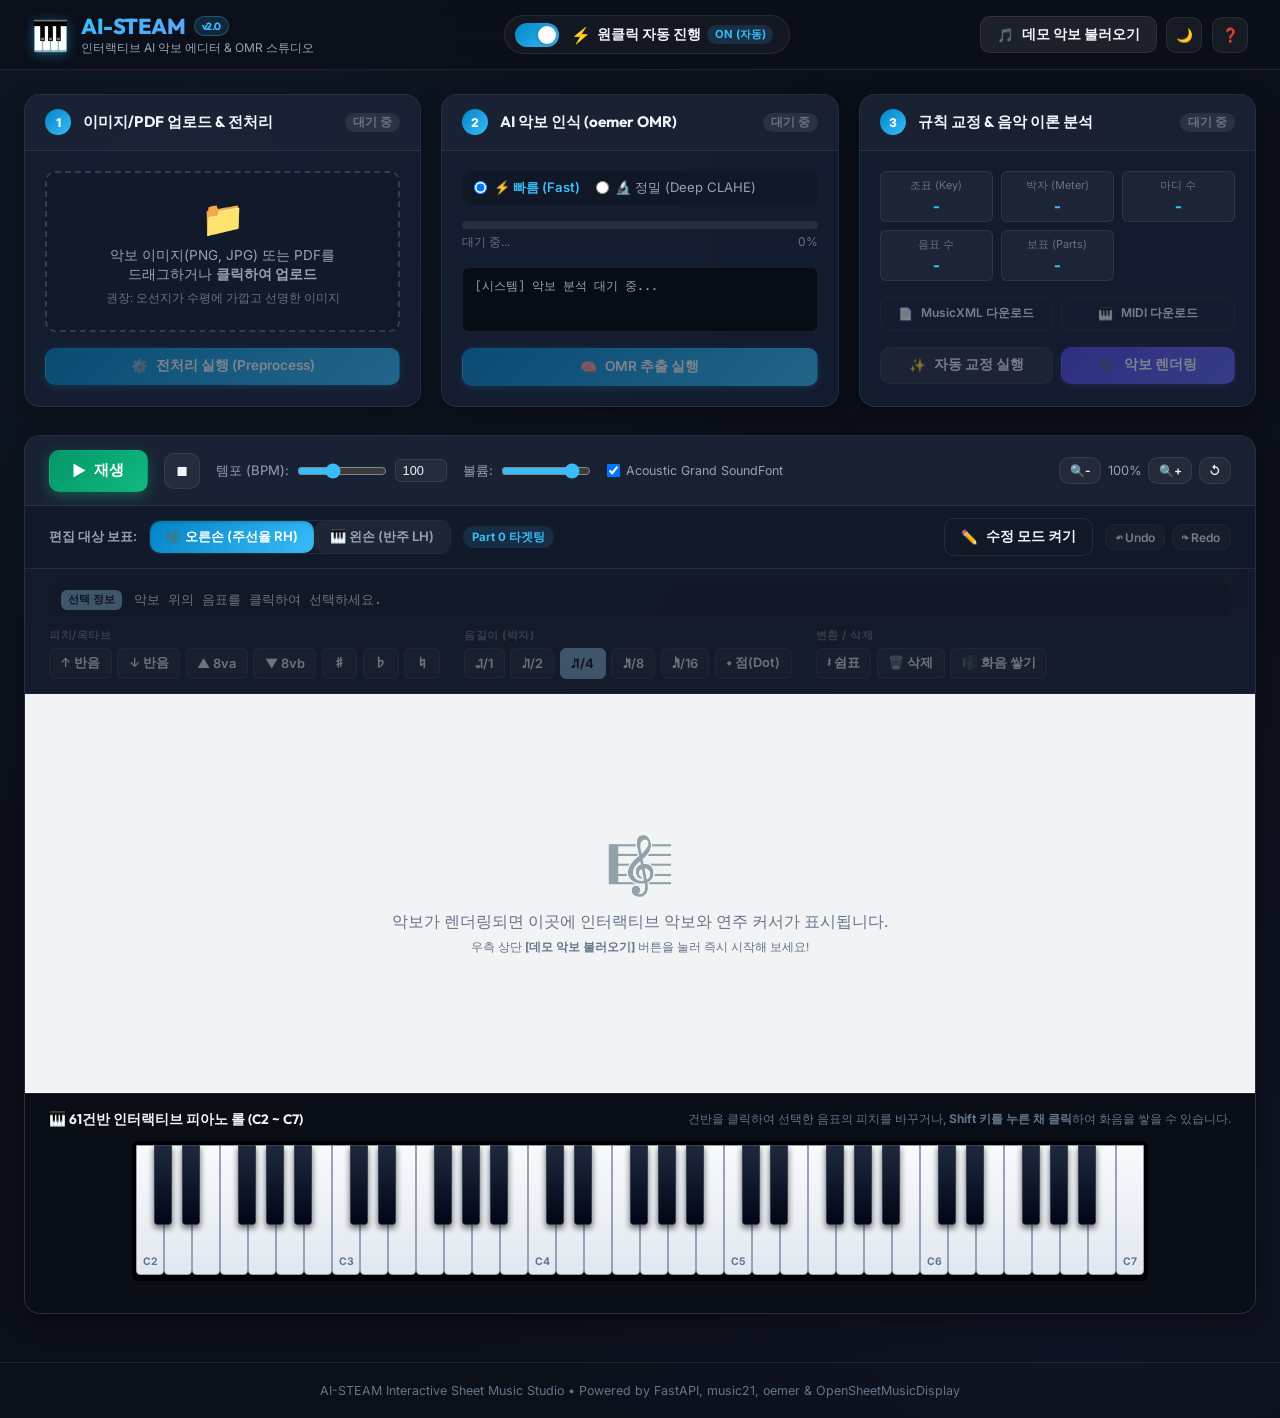
==== static/index.html @ 64ba463c "feat: Initial commit for AI-STEAM v2.0 Interactive Sheet Music Editor" ====
<!DOCTYPE html>
<html lang="ko" data-theme="dark">
<head>
  <meta charset="UTF-8">
  <meta name="viewport" content="width=device-width, initial-scale=1.0">
  <title>AI-STEAM | 인터랙티브 AI 악보 에디터 & OMR 스튜디오</title>
  <meta name="description" content="AI 기반 악보 인식(OMR), 실시간 오차 교정, 양손 피아노 연주 및 Web Audio 사운드 재생 스튜디오">

  <!-- Google Fonts: Inter & Outfit -->
  <link rel="preconnect" href="https://fonts.googleapis.com">
  <link rel="preconnect" href="https://fonts.gstatic.com" crossorigin>
  <link href="https://fonts.googleapis.com/css2?family=Fira+Code:wght@400;600&family=Inter:wght@300;400;500;600;700&family=Outfit:wght@500;600;700;800&display=swap" rel="stylesheet">

  <!-- OpenSheetMusicDisplay (OSMD) -->
  <script src="https://unpkg.com/opensheetmusicdisplay@1.8.8/build/opensheetmusicdisplay.min.js"></script>

  <!-- Soundfont-Player CDN -->
  <script src="https://cdn.jsdelivr.net/npm/soundfont-player@0.12.0/dist/soundfont-player.min.js"></script>

  <link rel="stylesheet" href="/static/style.css">
</head>
<body>
  <!-- ==================== TOP NAVIGATION ==================== -->
  <header class="app-header">
    <div class="header-left">
      <div class="logo-group">
        <span class="logo-icon">🎹</span>
        <div class="logo-text">
          <h1>AI-STEAM <span class="badge-version">v2.0</span></h1>
          <p class="logo-sub">인터랙티브 AI 악보 에디터 &amp; OMR 스튜디오</p>
        </div>
      </div>
    </div>

    <div class="header-center">
      <!-- ⚡ 원클릭 자동 진행 토글 스위치 -->
      <div class="auto-pipeline-toggle" title="토글 활성화 시 파일 업로드만으로 전처리, OMR, 최적화, 렌더링이 연속 실행됩니다.">
        <label class="switch-container">
          <input type="checkbox" id="toggle-auto-pipeline" checked>
          <span class="switch-slider"></span>
        </label>
        <span class="toggle-label">
          <span class="auto-icon">⚡</span>
          <strong>원클릭 자동 진행</strong>
          <span class="mode-badge" id="auto-mode-badge">ON (자동)</span>
        </span>
      </div>
    </div>

    <div class="header-right">
      <button class="btn btn-secondary" id="btn-load-demo" title="오른손/왼손 대보표 피아노 4마디 데모 악보를 불러옵니다.">
        <span class="btn-icon">🎵</span> 데모 악보 불러오기
      </button>
      <button class="btn btn-icon-only" id="btn-theme-toggle" title="다크/라이트 테마 전환">
        <span id="theme-icon">🌙</span>
      </button>
      <button class="btn btn-icon-only" id="btn-help-modal" title="단축키 및 도움말">
        <span>❓</span>
      </button>
    </div>
  </header>

  <!-- ==================== MAIN WORKSPACE ==================== -->
  <main class="main-container">
    <!-- PIPELINE 3-COLUMN CARDS -->
    <section class="pipeline-section">
      <div class="pipeline-grid">
        <!-- CARD 1: Upload & Preprocess -->
        <div class="card pipeline-card" id="card-preprocess">
          <div class="card-header">
            <span class="step-num">1</span>
            <h3>이미지/PDF 업로드 &amp; 전처리</h3>
            <span class="status-indicator" id="status-preprocess">대기 중</span>
          </div>
          <div class="card-body">
            <div class="dropzone" id="dropzone">
              <input type="file" id="file-input" accept="image/png, image/jpeg, image/jpg, application/pdf" class="file-input-hidden">
              <div class="dropzone-prompt" id="dropzone-prompt">
                <span class="upload-icon">📁</span>
                <p>악보 이미지(PNG, JPG) 또는 PDF를<br>드래그하거나 <strong>클릭하여 업로드</strong></p>
                <span class="sub-hint">권장: 오선지가 수평에 가깝고 선명한 이미지</span>
              </div>
              <div class="preview-box hidden" id="preview-box">
                <img id="img-preview" alt="악보 미리보기" src="" />
                <button class="btn-clear-preview" id="btn-clear-preview" title="이미지 제거">✕</button>
              </div>
            </div>
            <div class="card-actions">
              <button class="btn btn-primary w-100" id="btn-preprocess" disabled>
                <span>⚙️</span> 전처리 실행 (Preprocess)
              </button>
            </div>
          </div>
        </div>

        <!-- CARD 2: AI OMR Extraction -->
        <div class="card pipeline-card" id="card-extract">
          <div class="card-header">
            <span class="step-num">2</span>
            <h3>AI 악보 인식 (oemer OMR)</h3>
            <span class="status-indicator" id="status-extract">대기 중</span>
          </div>
          <div class="card-body">
            <div class="omr-mode-selector">
              <label class="radio-label">
                <input type="radio" name="omr_mode" value="fast" checked>
                <span>⚡ 빠름 (Fast)</span>
              </label>
              <label class="radio-label">
                <input type="radio" name="omr_mode" value="deep">
                <span>🔬 정밀 (Deep CLAHE)</span>
              </label>
            </div>

            <!-- OMR Progress bar -->
            <div class="progress-wrapper">
              <div class="progress-bar-container">
                <div class="progress-bar-fill" id="omr-progress-bar" style="width: 0%;"></div>
              </div>
              <div class="progress-labels">
                <span id="omr-progress-text">대기 중...</span>
                <span id="omr-percent-text">0%</span>
              </div>
            </div>

            <!-- Live logs console -->
            <div class="terminal-log-box" id="omr-logs">
              <div class="log-entry system">[시스템] 악보 분석 대기 중...</div>
            </div>

            <div class="card-actions row-gap">
              <button class="btn btn-primary flex-1" id="btn-extract" disabled>
                <span>🧠</span> OMR 추출 실행
              </button>
              <button class="btn btn-danger hidden" id="btn-cancel-extract">
                <span>⏹️</span> 취소
              </button>
            </div>
          </div>
        </div>

        <!-- CARD 3: Optimization & Theoretical Analysis -->
        <div class="card pipeline-card" id="card-optimize">
          <div class="card-header">
            <span class="step-num">3</span>
            <h3>규칙 교정 &amp; 음악 이론 분석</h3>
            <span class="status-indicator" id="status-optimize">대기 중</span>
          </div>
          <div class="card-body">
            <div class="analysis-grid">
              <div class="analysis-pill">
                <span class="pill-label">조표 (Key)</span>
                <strong class="pill-val" id="val-key">-</strong>
              </div>
              <div class="analysis-pill">
                <span class="pill-label">박자 (Meter)</span>
                <strong class="pill-val" id="val-time">-</strong>
              </div>
              <div class="analysis-pill">
                <span class="pill-label">마디 수</span>
                <strong class="pill-val" id="val-measures">-</strong>
              </div>
              <div class="analysis-pill">
                <span class="pill-label">음표 수</span>
                <strong class="pill-val" id="val-notes">-</strong>
              </div>
              <div class="analysis-pill">
                <span class="pill-label">보표 (Parts)</span>
                <strong class="pill-val" id="val-parts">-</strong>
              </div>
            </div>

            <div class="download-group">
              <a href="#" class="btn btn-outline disabled" id="btn-dl-xml" download>
                <span>📄</span> MusicXML 다운로드
              </a>
              <a href="#" class="btn btn-outline disabled" id="btn-dl-midi" download>
                <span>🎹</span> MIDI 다운로드
              </a>
            </div>

            <div class="card-actions row-gap">
              <button class="btn btn-secondary flex-1" id="btn-optimize" disabled>
                <span>✨</span> 자동 교정 실행
              </button>
              <button class="btn btn-accent flex-1" id="btn-render" disabled>
                <span>🎼</span> 악보 렌더링
              </button>
            </div>
          </div>
        </div>
      </div>
    </section>

    <!-- ==================== INTERACTIVE SCORE EDITOR SECTION ==================== -->
    <section class="editor-section card" id="editor-section">
      <!-- 1. Playback & Master Bar -->
      <div class="editor-topbar">
        <div class="playback-controls">
          <button class="btn btn-play" id="btn-play-pause" title="재생 / 일시정지 (스페이스바)">
            <span id="play-icon">▶</span> <span id="play-text">재생</span>
          </button>
          <button class="btn btn-icon-only" id="btn-stop" title="정지 및 커서 처음으로">
            <span>⏹</span>
          </button>

          <div class="control-group">
            <label for="input-bpm">템포 (BPM):</label>
            <input type="range" id="slider-bpm" min="40" max="200" value="100" class="slider-sm">
            <input type="number" id="input-bpm" min="40" max="200" value="100" class="num-input-sm">
          </div>

          <div class="control-group">
            <label for="slider-volume">볼륨:</label>
            <input type="range" id="slider-volume" min="0" max="100" value="85" class="slider-sm">
          </div>

          <div class="control-group">
            <label class="checkbox-inline">
              <input type="checkbox" id="toggle-soundfont" checked>
              <span>Acoustic Grand SoundFont</span>
            </label>
          </div>
        </div>

        <div class="osmd-zoom-controls">
          <button class="btn btn-icon-only btn-sm" id="btn-zoom-out" title="축소">🔍-</button>
          <span id="zoom-level-text">100%</span>
          <button class="btn btn-icon-only btn-sm" id="btn-zoom-in" title="확대">🔍+</button>
          <button class="btn btn-icon-only btn-sm" id="btn-zoom-reset" title="원래 크기">↺</button>
        </div>
      </div>

      <!-- 2. Staff Switcher & Edit Mode Toggle -->
      <div class="editor-subbar">
        <div class="staff-switcher-group">
          <span class="subbar-label">편집 대상 보표:</span>
          <div class="btn-group" role="group">
            <button class="btn btn-part active" id="btn-part-rh" data-part="0">
              🎼 오른손 (주선율 RH)
            </button>
            <button class="btn btn-part" id="btn-part-lh" data-part="1">
              🎹 왼손 (반주 LH)
            </button>
          </div>
          <span class="current-part-badge" id="current-part-indicator">Part 0 타겟팅</span>
        </div>

        <div class="edit-mode-toggle-group">
          <button class="btn btn-outline" id="btn-toggle-edit-mode">
            <span id="edit-mode-icon">✏️</span> <span id="edit-mode-text">수정 모드 켜기</span>
          </button>
          <div class="history-group">
            <button class="btn btn-icon-only btn-sm" id="btn-undo" title="실행 취소 (Ctrl+Z)" disabled>↶ Undo</button>
            <button class="btn btn-icon-only btn-sm" id="btn-redo" title="다시 실행 (Ctrl+Y)" disabled>↷ Redo</button>
          </div>
        </div>
      </div>

      <!-- 3. Editing Palette (Disabled/Blurred when edit mode is OFF) -->
      <div class="editor-palette disabled-palette" id="editor-palette">
        <!-- Selection Info Display -->
        <div class="palette-row selection-info-bar">
          <span class="info-badge">선택 정보</span>
          <span class="selection-text" id="selected-note-display">악보 위의 음표를 클릭하여 선택하세요.</span>
          <span class="chord-indicator hidden" id="chord-badge">Shift 눌림: 화음 쌓기 모드</span>
        </div>

        <!-- Tool Groups -->
        <div class="palette-row tools-wrapper">
          <!-- Group A: Pitch & Clef Adjustments -->
          <div class="tool-group">
            <span class="tool-group-title">피치/옥타브</span>
            <div class="tool-buttons">
              <button class="btn btn-palette" id="btn-pitch-up" title="반음 올리기 (↑)">↑ 반음</button>
              <button class="btn btn-palette" id="btn-pitch-down" title="반음 내리기 (↓)">↓ 반음</button>
              <button class="btn btn-palette" id="btn-oct-up" title="옥타브 올리기">▲ 8va</button>
              <button class="btn btn-palette" id="btn-oct-down" title="옥타브 내리기">▼ 8vb</button>
              <button class="btn btn-palette" id="btn-acc-sharp" title="올림표 (#)">♯</button>
              <button class="btn btn-palette" id="btn-acc-flat" title="내림표 (b)">♭</button>
              <button class="btn btn-palette" id="btn-acc-natural" title="제자리표 (Natural)">♮</button>
            </div>
          </div>

          <!-- Group B: Durations & Rest -->
          <div class="tool-group">
            <span class="tool-group-title">음길이 (박자)</span>
            <div class="tool-buttons duration-buttons">
              <button class="btn btn-palette" data-duration="4.0" title="온음표 (Whole)">𝅝 1/1</button>
              <button class="btn btn-palette" data-duration="2.0" title="2분음표 (Half)">𝅗𝅥 1/2</button>
              <button class="btn btn-palette active-duration" data-duration="1.0" title="4분음표 (Quarter)">𝅘𝅥 1/4</button>
              <button class="btn btn-palette" data-duration="0.5" title="8분음표 (8th)">𝅘𝅥𝅯 1/8</button>
              <button class="btn btn-palette" data-duration="0.25" title="16분음표 (16th)">𝅘𝅥𝅰 1/16</button>
              <button class="btn btn-palette" id="btn-dotted" title="점음표 (.5x)">• 점(Dot)</button>
            </div>
          </div>

          <!-- Group C: Chord & Rest / Delete -->
          <div class="tool-group">
            <span class="tool-group-title">변환 / 삭제</span>
            <div class="tool-buttons">
              <button class="btn btn-palette" id="btn-make-rest" title="쉼표로 변환 (REST)">𝄽 쉼표</button>
              <button class="btn btn-palette btn-danger-soft" id="btn-delete-note" title="음표 삭제 (Del)">🗑️ 삭제</button>
              <button class="btn btn-palette" id="btn-chord-toggle" title="화음 쌓기 토글 (Shift+Click)">🎼 화음 쌓기</button>
            </div>
          </div>
        </div>
      </div>

      <!-- 4. OpenSheetMusicDisplay (OSMD) Container -->
      <div class="sheet-viewport" id="sheet-viewport">
        <div id="osmd-container" class="osmd-canvas-container"></div>
        <div class="sheet-placeholder" id="sheet-placeholder">
          <span class="music-icon-lg">🎼</span>
          <p>악보가 렌더링되면 이곳에 인터랙티브 악보와 연주 커서가 표시됩니다.</p>
          <span class="sub-hint">우측 상단 <strong>[데모 악보 불러오기]</strong> 버튼을 눌러 즉시 시작해 보세요!</span>
        </div>
      </div>

      <!-- 5. 61-Key Virtual Piano Roll (C2 to C7) -->
      <div class="piano-roll-container">
        <div class="piano-roll-header">
          <span class="piano-title">🎹 61건반 인터랙티브 피아노 롤 (C2 ~ C7)</span>
          <span class="piano-hint">건반을 클릭하여 선택한 음표의 피치를 바꾸거나, <strong>Shift 키를 누른 채 클릭</strong>하여 화음을 쌓을 수 있습니다.</span>
        </div>
        <div class="piano-keyboard-wrapper">
          <div class="piano-keyboard" id="piano-keyboard">
            <!-- 61 keys dynamically generated via JavaScript -->
          </div>
        </div>
      </div>
    </section>
  </main>

  <!-- ==================== SHORTCUTS HELP MODAL ==================== -->
  <div class="modal-backdrop hidden" id="help-modal">
    <div class="modal-box">
      <div class="modal-header">
        <h3>⌨️ 단축키 및 사용 안내</h3>
        <button class="btn-close" id="btn-close-modal">✕</button>
      </div>
      <div class="modal-body">
        <table class="shortcuts-table">
          <thead>
            <tr><th>기능</th><th>단축키</th><th>설명</th></tr>
          </thead>
          <tbody>
            <tr><td><strong>재생 / 일시정지</strong></td><td><kbd>Space</kbd></td><td>실시간 사운드 재생 토글</td></tr>
            <tr><td><strong>피치 직접 입력</strong></td><td><kbd>C</kbd> ~ <kbd>B</kbd></td><td>선택된 음표의 음이름 즉시 변경</td></tr>
            <tr><td><strong>화음 쌓기</strong></td><td><kbd>Shift</kbd> + 건반/단축키</td><td>기존 음표에 새 음정 추가(Chord 구성)</td></tr>
            <tr><td><strong>반음 올림 / 내림</strong></td><td><kbd>↑</kbd> / <kbd>↓</kbd></td><td>반음 단위 조 옮김</td></tr>
            <tr><td><strong>옥타브 올림 / 내림</strong></td><td><kbd>PageUp</kbd> / <kbd>PageDown</kbd></td><td>12반음(1옥타브) 단위 이동</td></tr>
            <tr><td><strong>음길이 변경</strong></td><td><kbd>1</kbd>, <kbd>2</kbd>, <kbd>4</kbd>, <kbd>8</kbd>, <kbd>6</kbd></td><td>온음표~16분음표 선택</td></tr>
            <tr><td><strong>쉼표 변환 / 삭제</strong></td><td><kbd>Delete</kbd> / <kbd>Backspace</kbd></td><td>현재 음표를 안전하게 쉼표로 치환</td></tr>
            <tr><td><strong>실행 취소 / 재실행</strong></td><td><kbd>Ctrl+Z</kbd> / <kbd>Ctrl+Y</kbd></td><td>최대 20단계 스냅샷 복원</td></tr>
            <tr><td><strong>음표 이동</strong></td><td><kbd>→</kbd> / <kbd>←</kbd></td><td>다음 / 이전 음표로 커서 이동</td></tr>
          </tbody>
        </table>
      </div>
    </div>
  </div>

  <footer class="app-footer">
    <p>AI-STEAM Interactive Sheet Music Studio &bull; Powered by FastAPI, music21, oemer &amp; OpenSheetMusicDisplay</p>
  </footer>

  <script src="/static/app.js"></script>
</body>
</html>
---- static/style.css ----
/* ==========================================================================
   AI-STEAM Interactive Sheet Music Studio - Modern Aesthetic Design System
   ========================================================================== */

:root {
  /* Color Palette - Modern Sleek Dark Mode (Default) */
  --bg-primary: #0b0f19;
  --bg-secondary: #131c2e;
  --bg-card: rgba(23, 32, 54, 0.75);
  --bg-card-hover: rgba(30, 41, 69, 0.9);
  --border-color: rgba(255, 255, 255, 0.08);
  --border-glow: rgba(56, 189, 248, 0.35);

  --text-main: #f1f5f9;
  --text-muted: #94a3b8;
  --text-dim: #64748b;

  --accent-cyan: #38bdf8;
  --accent-blue: #3b82f6;
  --accent-indigo: #6366f1;
  --accent-emerald: #10b981;
  --accent-amber: #f59e0b;
  --accent-rose: #f43f5e;
  --accent-purple: #a855f7;

  --piano-white: #f8fafc;
  --piano-white-active: #bae6fd;
  --piano-black: #0f172a;
  --piano-black-border: #334155;
  --piano-black-active: #0284c7;

  --radius-sm: 6px;
  --radius-md: 10px;
  --radius-lg: 16px;
  --radius-full: 9999px;

  --shadow-sm: 0 2px 8px rgba(0, 0, 0, 0.3);
  --shadow-md: 0 8px 24px rgba(0, 0, 0, 0.4);
  --shadow-lg: 0 16px 40px rgba(0, 0, 0, 0.6);
  --shadow-glow: 0 0 20px rgba(56, 189, 248, 0.25);

  --font-sans: 'Inter', -apple-system, BlinkMacSystemFont, sans-serif;
  --font-display: 'Outfit', sans-serif;
  --font-mono: 'Fira Code', monospace;
}

[data-theme="light"] {
  --bg-primary: #f8fafc;
  --bg-secondary: #ffffff;
  --bg-card: rgba(255, 255, 255, 0.9);
  --bg-card-hover: #ffffff;
  --border-color: rgba(0, 0, 0, 0.08);
  --border-glow: rgba(2, 132, 199, 0.3);

  --text-main: #0f172a;
  --text-muted: #475569;
  --text-dim: #94a3b8;

  --piano-white: #ffffff;
  --piano-white-active: #93c5fd;
  --piano-black: #1e293b;
  --piano-black-border: #0f172a;
  --piano-black-active: #0369a1;

  --shadow-sm: 0 2px 8px rgba(0, 0, 0, 0.06);
  --shadow-md: 0 8px 24px rgba(0, 0, 0, 0.08);
  --shadow-lg: 0 16px 40px rgba(0, 0, 0, 0.12);
}

/* ==================== GLOBAL RESET & BASE ==================== */
*, *::before, *::after {
  box-sizing: border-box;
  margin: 0;
  padding: 0;
}

body {
  font-family: var(--font-sans);
  background: var(--bg-primary);
  color: var(--text-main);
  min-height: 100vh;
  display: flex;
  flex-direction: column;
  overflow-x: hidden;
  background-image: 
    radial-gradient(circle at 15% 15%, rgba(56, 189, 248, 0.06) 0%, transparent 40%),
    radial-gradient(circle at 85% 85%, rgba(99, 102, 241, 0.06) 0%, transparent 40%);
}

/* ==================== HEADER & TOP NAVIGATION ==================== */
.app-header {
  position: sticky;
  top: 0;
  z-index: 100;
  backdrop-filter: blur(16px);
  -webkit-backdrop-filter: blur(16px);
  background: rgba(11, 15, 25, 0.85);
  border-bottom: 1px solid var(--border-color);
  padding: 0.75rem 2rem;
  display: flex;
  align-items: center;
  justify-content: space-between;
  gap: 1.5rem;
}

[data-theme="light"] .app-header {
  background: rgba(255, 255, 255, 0.88);
}

.header-left {
  display: flex;
  align-items: center;
}

.logo-group {
  display: flex;
  align-items: center;
  gap: 0.75rem;
}

.logo-icon {
  font-size: 1.85rem;
  filter: drop-shadow(0 2px 6px rgba(56, 189, 248, 0.4));
}

.logo-text h1 {
  font-family: var(--font-display);
  font-size: 1.35rem;
  font-weight: 800;
  letter-spacing: -0.02em;
  background: linear-gradient(135deg, #38bdf8, #818cf8);
  -webkit-background-clip: text;
  -webkit-text-fill-color: transparent;
  display: flex;
  align-items: center;
  gap: 0.5rem;
}

.badge-version {
  font-size: 0.65rem;
  font-weight: 600;
  background: rgba(56, 189, 248, 0.15);
  color: var(--accent-cyan);
  padding: 0.15rem 0.45rem;
  border-radius: var(--radius-full);
  border: 1px solid rgba(56, 189, 248, 0.3);
  -webkit-text-fill-color: initial;
}

.logo-sub {
  font-size: 0.75rem;
  color: var(--text-muted);
}

/* ⚡ Hybrid Mode Toggle */
.auto-pipeline-toggle {
  background: rgba(255, 255, 255, 0.04);
  border: 1px solid var(--border-color);
  border-radius: var(--radius-full);
  padding: 0.4rem 1rem 0.4rem 0.6rem;
  display: flex;
  align-items: center;
  gap: 0.75rem;
  transition: all 0.25s ease;
}

.auto-pipeline-toggle:hover {
  border-color: var(--accent-cyan);
  box-shadow: 0 0 12px rgba(56, 189, 248, 0.15);
}

.switch-container {
  position: relative;
  display: inline-block;
  width: 44px;
  height: 24px;
  cursor: pointer;
}

.switch-container input {
  opacity: 0;
  width: 0;
  height: 0;
}

.switch-slider {
  position: absolute;
  top: 0;
  left: 0;
  right: 0;
  bottom: 0;
  background-color: #334155;
  transition: .3s cubic-bezier(0.4, 0, 0.2, 1);
  border-radius: var(--radius-full);
}

.switch-slider:before {
  position: absolute;
  content: "";
  height: 18px;
  width: 18px;
  left: 3px;
  bottom: 3px;
  background-color: white;
  transition: .3s cubic-bezier(0.4, 0, 0.2, 1);
  border-radius: 50%;
  box-shadow: 0 1px 4px rgba(0, 0, 0, 0.3);
}

input:checked + .switch-slider {
  background: linear-gradient(135deg, #0284c7, #38bdf8);
}

input:checked + .switch-slider:before {
  transform: translateX(20px);
}

.toggle-label {
  display: flex;
  align-items: center;
  gap: 0.4rem;
  font-size: 0.85rem;
}

.auto-icon {
  font-size: 1rem;
}

.mode-badge {
  font-size: 0.7rem;
  font-weight: 700;
  color: var(--accent-cyan);
  background: rgba(56, 189, 248, 0.15);
  padding: 0.1rem 0.45rem;
  border-radius: var(--radius-full);
}

.header-right {
  display: flex;
  align-items: center;
  gap: 0.6rem;
}

/* ==================== BUTTONS & INTERACTIVE ==================== */
.btn {
  display: inline-flex;
  align-items: center;
  justify-content: center;
  gap: 0.5rem;
  font-family: var(--font-sans);
  font-size: 0.85rem;
  font-weight: 600;
  padding: 0.55rem 1rem;
  border-radius: var(--radius-md);
  border: 1px solid transparent;
  cursor: pointer;
  transition: all 0.2s cubic-bezier(0.4, 0, 0.2, 1);
  user-select: none;
  text-decoration: none;
}

.btn:active {
  transform: scale(0.97);
}

.btn:disabled, .btn.disabled {
  opacity: 0.45;
  cursor: not-allowed;
  pointer-events: none;
}

.btn-primary {
  background: linear-gradient(135deg, #0284c7, #38bdf8);
  color: #ffffff;
  box-shadow: 0 2px 10px rgba(56, 189, 248, 0.3);
}

.btn-primary:hover:not(:disabled) {
  background: linear-gradient(135deg, #0369a1, #0ea5e9);
  box-shadow: 0 4px 16px rgba(56, 189, 248, 0.45);
}

.btn-secondary {
  background: rgba(255, 255, 255, 0.08);
  color: var(--text-main);
  border: 1px solid var(--border-color);
}

.btn-secondary:hover:not(:disabled) {
  background: rgba(255, 255, 255, 0.14);
  border-color: rgba(255, 255, 255, 0.2);
}

.btn-accent {
  background: linear-gradient(135deg, #4f46e5, #6366f1);
  color: #ffffff;
  box-shadow: 0 2px 10px rgba(99, 102, 241, 0.3);
}

.btn-accent:hover:not(:disabled) {
  background: linear-gradient(135deg, #4338ca, #4f46e5);
}

.btn-danger {
  background: var(--accent-rose);
  color: white;
}

.btn-danger-soft {
  background: rgba(244, 63, 94, 0.15);
  color: #fb7185;
  border: 1px solid rgba(244, 63, 94, 0.3);
}

.btn-danger-soft:hover {
  background: rgba(244, 63, 94, 0.25);
}

.btn-outline {
  background: transparent;
  color: var(--text-main);
  border: 1px solid var(--border-color);
}

.btn-outline:hover:not(:disabled) {
  background: rgba(255, 255, 255, 0.05);
  border-color: var(--accent-cyan);
}

.btn-play {
  background: linear-gradient(135deg, #059669, #10b981);
  color: white;
  padding: 0.6rem 1.4rem;
  font-size: 0.95rem;
  box-shadow: 0 4px 14px rgba(16, 185, 129, 0.35);
}

.btn-play.is-playing {
  background: linear-gradient(135deg, #d97706, #f59e0b);
}

.btn-icon-only {
  padding: 0.5rem;
  width: 36px;
  height: 36px;
  border-radius: var(--radius-md);
  background: rgba(255, 255, 255, 0.05);
  border: 1px solid var(--border-color);
  color: var(--text-main);
}

.btn-icon-only:hover {
  background: rgba(255, 255, 255, 0.1);
}

.btn-sm {
  padding: 0.3rem 0.6rem;
  font-size: 0.75rem;
  width: auto;
  height: auto;
}

.w-100 { width: 100%; }
.flex-1 { flex: 1; }
.hidden { display: none !important; }

/* ==================== LAYOUT & CARDS ==================== */
.main-container {
  max-width: 1440px;
  width: 100%;
  margin: 0 auto;
  padding: 1.5rem 1.5rem 3rem 1.5rem;
  display: flex;
  flex-direction: column;
  gap: 1.75rem;
}

.card {
  background: var(--bg-card);
  backdrop-filter: blur(12px);
  -webkit-backdrop-filter: blur(12px);
  border: 1px solid var(--border-color);
  border-radius: var(--radius-lg);
  box-shadow: var(--shadow-md);
  overflow: hidden;
  transition: border-color 0.25s ease, box-shadow 0.25s ease;
}

/* ==================== PIPELINE 3-COLUMN ==================== */
.pipeline-grid {
  display: grid;
  grid-template-columns: repeat(3, 1fr);
  gap: 1.25rem;
}

@media (max-width: 1024px) {
  .pipeline-grid {
    grid-template-columns: 1fr;
  }
}

.pipeline-card .card-header {
  padding: 0.9rem 1.25rem;
  background: rgba(255, 255, 255, 0.02);
  border-bottom: 1px solid var(--border-color);
  display: flex;
  align-items: center;
  gap: 0.75rem;
}

.step-num {
  width: 26px;
  height: 26px;
  border-radius: 50%;
  background: linear-gradient(135deg, #0284c7, #38bdf8);
  color: white;
  font-size: 0.75rem;
  font-weight: 800;
  display: inline-flex;
  align-items: center;
  justify-content: center;
}

.pipeline-card .card-header h3 {
  font-family: var(--font-display);
  font-size: 0.95rem;
  font-weight: 700;
  flex: 1;
}

.status-indicator {
  font-size: 0.72rem;
  font-weight: 600;
  padding: 0.15rem 0.5rem;
  border-radius: var(--radius-full);
  background: rgba(255, 255, 255, 0.08);
  color: var(--text-dim);
}

.status-indicator.ready {
  background: rgba(16, 185, 129, 0.15);
  color: var(--accent-emerald);
}

.status-indicator.processing {
  background: rgba(56, 189, 248, 0.15);
  color: var(--accent-cyan);
  animation: pulse-glow 1.5s infinite;
}

.status-indicator.error {
  background: rgba(244, 63, 94, 0.15);
  color: var(--accent-rose);
}

@keyframes pulse-glow {
  0%, 100% { opacity: 1; }
  50% { opacity: 0.5; }
}

.pipeline-card .card-body {
  padding: 1.25rem;
  display: flex;
  flex-direction: column;
  gap: 1rem;
}

/* Card 1: Dropzone */
.dropzone {
  border: 2px dashed rgba(255, 255, 255, 0.15);
  border-radius: var(--radius-md);
  padding: 1.5rem 1rem;
  text-align: center;
  cursor: pointer;
  position: relative;
  transition: all 0.25s ease;
  min-height: 145px;
  display: flex;
  align-items: center;
  justify-content: center;
  background: rgba(0, 0, 0, 0.12);
}

.dropzone:hover, .dropzone.dragover {
  border-color: var(--accent-cyan);
  background: rgba(56, 189, 248, 0.04);
}

.file-input-hidden {
  position: absolute;
  top: 0;
  left: 0;
  width: 100%;
  height: 100%;
  opacity: 0;
  cursor: pointer;
}

.dropzone-prompt .upload-icon {
  font-size: 2.2rem;
  display: block;
  margin-bottom: 0.4rem;
}

.dropzone-prompt p {
  font-size: 0.85rem;
  color: var(--text-muted);
  line-height: 1.4;
}

.sub-hint {
  font-size: 0.72rem;
  color: var(--text-dim);
  display: block;
  margin-top: 0.4rem;
}

.preview-box {
  position: relative;
  max-height: 130px;
  width: 100%;
  display: flex;
  justify-content: center;
}

.preview-box img {
  max-height: 130px;
  max-width: 100%;
  object-fit: contain;
  border-radius: var(--radius-sm);
  box-shadow: var(--shadow-sm);
}

.btn-clear-preview {
  position: absolute;
  top: -8px;
  right: -8px;
  width: 24px;
  height: 24px;
  border-radius: 50%;
  background: var(--accent-rose);
  color: white;
  border: none;
  cursor: pointer;
  font-size: 0.7rem;
  font-weight: bold;
}

/* Card 2: OMR Engine */
.omr-mode-selector {
  display: flex;
  gap: 1rem;
  background: rgba(0, 0, 0, 0.15);
  padding: 0.5rem 0.75rem;
  border-radius: var(--radius-md);
}

.radio-label {
  display: flex;
  align-items: center;
  gap: 0.4rem;
  font-size: 0.82rem;
  cursor: pointer;
  color: var(--text-muted);
}

.radio-label input:checked + span {
  color: var(--accent-cyan);
  font-weight: 600;
}

.progress-wrapper {
  display: flex;
  flex-direction: column;
  gap: 0.35rem;
}

.progress-bar-container {
  width: 100%;
  height: 8px;
  background: rgba(255, 255, 255, 0.08);
  border-radius: var(--radius-full);
  overflow: hidden;
}

.progress-bar-fill {
  height: 100%;
  background: linear-gradient(90deg, #0284c7, #38bdf8);
  transition: width 0.3s cubic-bezier(0.4, 0, 0.2, 1);
}

.progress-labels {
  display: flex;
  justify-content: space-between;
  font-size: 0.75rem;
  color: var(--text-dim);
}

.terminal-log-box {
  background: #080c14;
  border: 1px solid var(--border-color);
  border-radius: var(--radius-sm);
  padding: 0.6rem 0.75rem;
  font-family: var(--font-mono);
  font-size: 0.73rem;
  height: 65px;
  overflow-y: auto;
  color: #38bdf8;
  line-height: 1.4;
}

.log-entry.system { color: #94a3b8; }
.log-entry.error { color: #f43f5e; }

.card-actions {
  display: flex;
  gap: 0.5rem;
  margin-top: auto;
}

/* Card 3: Analysis Grid */
.analysis-grid {
  display: grid;
  grid-template-columns: repeat(3, 1fr);
  gap: 0.5rem;
}

.analysis-pill {
  background: rgba(255, 255, 255, 0.04);
  border: 1px solid var(--border-color);
  border-radius: var(--radius-sm);
  padding: 0.4rem 0.6rem;
  display: flex;
  flex-direction: column;
  align-items: center;
  text-align: center;
}

.pill-label {
  font-size: 0.68rem;
  color: var(--text-dim);
}

.pill-val {
  font-family: var(--font-display);
  font-size: 0.92rem;
  color: var(--accent-cyan);
  margin-top: 0.15rem;
}

.download-group {
  display: flex;
  gap: 0.5rem;
}

.download-group a {
  flex: 1;
  font-size: 0.75rem;
  padding: 0.45rem 0.5rem;
}

/* ==================== INTERACTIVE EDITOR ==================== */
.editor-section {
  display: flex;
  flex-direction: column;
}

.editor-topbar {
  padding: 0.85rem 1.5rem;
  border-bottom: 1px solid var(--border-color);
  background: rgba(255, 255, 255, 0.02);
  display: flex;
  align-items: center;
  justify-content: space-between;
  flex-wrap: wrap;
  gap: 1rem;
}

.playback-controls {
  display: flex;
  align-items: center;
  gap: 1rem;
  flex-wrap: wrap;
}

.control-group {
  display: flex;
  align-items: center;
  gap: 0.5rem;
  font-size: 0.82rem;
  color: var(--text-muted);
}

.slider-sm {
  width: 90px;
  accent-color: var(--accent-cyan);
  cursor: pointer;
}

.num-input-sm {
  width: 52px;
  background: rgba(255, 255, 255, 0.05);
  border: 1px solid var(--border-color);
  color: var(--text-main);
  border-radius: var(--radius-sm);
  padding: 0.2rem 0.35rem;
  font-size: 0.8rem;
  text-align: center;
}

.checkbox-inline {
  display: flex;
  align-items: center;
  gap: 0.4rem;
  cursor: pointer;
  font-size: 0.78rem;
}

.osmd-zoom-controls {
  display: flex;
  align-items: center;
  gap: 0.4rem;
  font-size: 0.8rem;
  color: var(--text-muted);
}

/* Subbar: Staff Switcher & Edit Mode */
.editor-subbar {
  padding: 0.75rem 1.5rem;
  border-bottom: 1px solid var(--border-color);
  background: rgba(0, 0, 0, 0.1);
  display: flex;
  align-items: center;
  justify-content: space-between;
  flex-wrap: wrap;
  gap: 1rem;
}

.staff-switcher-group {
  display: flex;
  align-items: center;
  gap: 0.75rem;
}

.subbar-label {
  font-size: 0.82rem;
  font-weight: 600;
  color: var(--text-muted);
}

.btn-group {
  display: inline-flex;
  border-radius: var(--radius-md);
  overflow: hidden;
  border: 1px solid var(--border-color);
}

.btn-part {
  background: rgba(255, 255, 255, 0.05);
  color: var(--text-muted);
  border: none;
  padding: 0.45rem 1rem;
  font-size: 0.82rem;
  font-weight: 600;
  cursor: pointer;
  transition: all 0.2s ease;
}

.btn-part:hover {
  background: rgba(255, 255, 255, 0.1);
  color: var(--text-main);
}

.btn-part.active {
  background: linear-gradient(135deg, #0284c7, #38bdf8);
  color: white;
  box-shadow: inset 0 1px 3px rgba(0, 0, 0, 0.2);
}

.current-part-badge {
  font-size: 0.72rem;
  font-weight: 700;
  color: var(--accent-cyan);
  background: rgba(56, 189, 248, 0.12);
  padding: 0.2rem 0.55rem;
  border-radius: var(--radius-full);
}

.edit-mode-toggle-group {
  display: flex;
  align-items: center;
  gap: 0.75rem;
}

.history-group {
  display: flex;
  gap: 0.4rem;
}

/* ==================== EDITING PALETTE ==================== */
.editor-palette {
  padding: 0.9rem 1.5rem;
  border-bottom: 1px solid var(--border-color);
  background: rgba(15, 23, 42, 0.5);
  display: flex;
  flex-direction: column;
  gap: 0.75rem;
  transition: all 0.3s cubic-bezier(0.4, 0, 0.2, 1);
}

/* Disabled Palette (Blurred & Greyed Out) */
.editor-palette.disabled-palette {
  opacity: 0.4;
  filter: grayscale(0.65) blur(0.5px);
  pointer-events: none;
  user-select: none;
}

.selection-info-bar {
  display: flex;
  align-items: center;
  gap: 0.75rem;
  background: rgba(0, 0, 0, 0.2);
  padding: 0.4rem 0.75rem;
  border-radius: var(--radius-sm);
  font-size: 0.82rem;
}

.info-badge {
  background: var(--accent-cyan);
  color: #0b0f19;
  font-weight: 700;
  font-size: 0.7rem;
  padding: 0.15rem 0.45rem;
  border-radius: var(--radius-sm);
}

.selection-text {
  font-family: var(--font-mono);
  color: var(--text-main);
  flex: 1;
}

.chord-indicator {
  background: rgba(168, 85, 247, 0.2);
  color: #c084fc;
  border: 1px solid rgba(168, 85, 247, 0.4);
  font-size: 0.72rem;
  font-weight: 700;
  padding: 0.15rem 0.5rem;
  border-radius: var(--radius-full);
  animation: pulse-glow 1s infinite;
}

.tools-wrapper {
  display: flex;
  gap: 1.5rem;
  flex-wrap: wrap;
}

.tool-group {
  display: flex;
  flex-direction: column;
  gap: 0.35rem;
}

.tool-group-title {
  font-size: 0.7rem;
  font-weight: 700;
  text-transform: uppercase;
  color: var(--text-dim);
  letter-spacing: 0.05em;
}

.tool-buttons {
  display: flex;
  gap: 0.35rem;
  flex-wrap: wrap;
}

.btn-palette {
  background: rgba(255, 255, 255, 0.06);
  border: 1px solid var(--border-color);
  color: var(--text-main);
  font-size: 0.8rem;
  padding: 0.35rem 0.65rem;
  border-radius: var(--radius-sm);
  cursor: pointer;
  transition: all 0.15s ease;
}

.btn-palette:hover {
  background: rgba(255, 255, 255, 0.12);
  border-color: var(--accent-cyan);
}

.btn-palette.active-duration {
  background: var(--accent-cyan);
  color: #0b0f19;
  font-weight: 700;
  border-color: var(--accent-cyan);
}

/* ==================== OSMD CONTAINER ==================== */
.sheet-viewport {
  position: relative;
  min-height: 380px;
  background: #ffffff;
  color: #111827;
  padding: 1.5rem;
  overflow-x: auto;
  overflow-y: auto;
  max-height: 520px;
  border-bottom: 1px solid var(--border-color);
  scroll-behavior: smooth;
}

.osmd-canvas-container {
  width: 100%;
  min-height: 350px;
}

.sheet-placeholder {
  position: absolute;
  top: 0;
  left: 0;
  width: 100%;
  height: 100%;
  display: flex;
  flex-direction: column;
  align-items: center;
  justify-content: center;
  background: rgba(15, 23, 42, 0.05);
  color: #64748b;
  text-align: center;
  padding: 2rem;
}

.music-icon-lg {
  font-size: 3.5rem;
  margin-bottom: 0.75rem;
  opacity: 0.6;
}

/* OSMD cursor style enhance */
#osmdCanvasPage1 {
  cursor: pointer;
}

/* ==================== 61-KEY PIANO ROLL ==================== */
.piano-roll-container {
  background: #090d16;
  padding: 1rem 1.5rem 1.5rem 1.5rem;
  border-top: 1px solid var(--border-color);
}

.piano-roll-header {
  display: flex;
  align-items: center;
  justify-content: space-between;
  margin-bottom: 0.75rem;
  flex-wrap: wrap;
  gap: 0.5rem;
}

.piano-title {
  font-family: var(--font-display);
  font-size: 0.85rem;
  font-weight: 700;
  color: var(--text-main);
}

.piano-hint {
  font-size: 0.75rem;
  color: var(--text-dim);
}

.piano-keyboard-wrapper {
  overflow-x: auto;
  padding-bottom: 0.5rem;
  display: flex;
  justify-content: center;
}

.piano-keyboard {
  display: flex;
  position: relative;
  height: 140px;
  user-select: none;
  background: #000000;
  padding: 4px;
  border-radius: var(--radius-sm);
  box-shadow: inset 0 2px 8px rgba(0, 0, 0, 0.8);
}

/* White Keys (36 keys total for 61 keys C2-C7) */
.piano-key.white {
  width: 28px;
  height: 130px;
  background: linear-gradient(to bottom, #f8fafc 0%, #e2e8f0 100%);
  border: 1px solid #94a3b8;
  border-radius: 0 0 4px 4px;
  position: relative;
  z-index: 1;
  cursor: pointer;
  display: flex;
  align-items: flex-end;
  justify-content: center;
  padding-bottom: 6px;
  color: #64748b;
  font-size: 0.65rem;
  font-weight: 700;
  transition: background 0.1s ease, transform 0.05s ease;
}

.piano-key.white:hover {
  background: linear-gradient(to bottom, #ffffff 0%, #cbd5e1 100%);
}

.piano-key.white:active,
.piano-key.white.active-playing {
  background: linear-gradient(to bottom, #38bdf8 0%, #0284c7 100%) !important;
  color: #ffffff;
  box-shadow: 0 0 14px #38bdf8;
  transform: translateY(2px);
}

/* Black Keys (25 keys total) */
.piano-key.black {
  width: 18px;
  height: 80px;
  background: linear-gradient(to bottom, #1e293b 0%, #020617 100%);
  border: 1px solid #334155;
  border-radius: 0 0 3px 3px;
  position: absolute;
  z-index: 2;
  cursor: pointer;
  box-shadow: 0 3px 6px rgba(0, 0, 0, 0.6);
  transition: background 0.1s ease, transform 0.05s ease;
}

.piano-key.black:hover {
  background: linear-gradient(to bottom, #334155 0%, #0f172a 100%);
}

.piano-key.black:active,
.piano-key.black.active-playing {
  background: linear-gradient(to bottom, #0284c7 0%, #0369a1 100%) !important;
  box-shadow: 0 0 14px #0ea5e9;
  transform: translateY(2px);
}

/* ==================== MODAL & FOOTER ==================== */
.modal-backdrop {
  position: fixed;
  top: 0;
  left: 0;
  width: 100%;
  height: 100%;
  background: rgba(0, 0, 0, 0.75);
  backdrop-filter: blur(8px);
  z-index: 999;
  display: flex;
  align-items: center;
  justify-content: center;
  padding: 1.5rem;
}

.modal-box {
  background: var(--bg-secondary);
  border: 1px solid var(--border-color);
  border-radius: var(--radius-lg);
  max-width: 580px;
  width: 100%;
  box-shadow: var(--shadow-lg);
  overflow: hidden;
  animation: modal-enter 0.25s cubic-bezier(0.16, 1, 0.3, 1);
}

@keyframes modal-enter {
  from { opacity: 0; transform: scale(0.95); }
  to { opacity: 1; transform: scale(1); }
}

.modal-header {
  padding: 1rem 1.5rem;
  border-bottom: 1px solid var(--border-color);
  display: flex;
  align-items: center;
  justify-content: space-between;
}

.modal-header h3 {
  font-family: var(--font-display);
  font-size: 1.1rem;
}

.btn-close {
  background: transparent;
  border: none;
  color: var(--text-muted);
  font-size: 1.2rem;
  cursor: pointer;
}

.modal-body {
  padding: 1.5rem;
}

.shortcuts-table {
  width: 100%;
  border-collapse: collapse;
  font-size: 0.85rem;
}

.shortcuts-table th, .shortcuts-table td {
  padding: 0.6rem 0.75rem;
  text-align: left;
  border-bottom: 1px solid var(--border-color);
}

.shortcuts-table th {
  color: var(--text-dim);
  font-weight: 600;
}

kbd {
  background: rgba(255, 255, 255, 0.08);
  border: 1px solid rgba(255, 255, 255, 0.15);
  border-radius: var(--radius-sm);
  padding: 0.15rem 0.45rem;
  font-family: var(--font-mono);
  font-size: 0.75rem;
  color: var(--accent-cyan);
  box-shadow: 0 1px 2px rgba(0, 0, 0, 0.3);
}

.app-footer {
  margin-top: auto;
  border-top: 1px solid var(--border-color);
  padding: 1.25rem 2rem;
  text-align: center;
  font-size: 0.78rem;
  color: var(--text-dim);
}
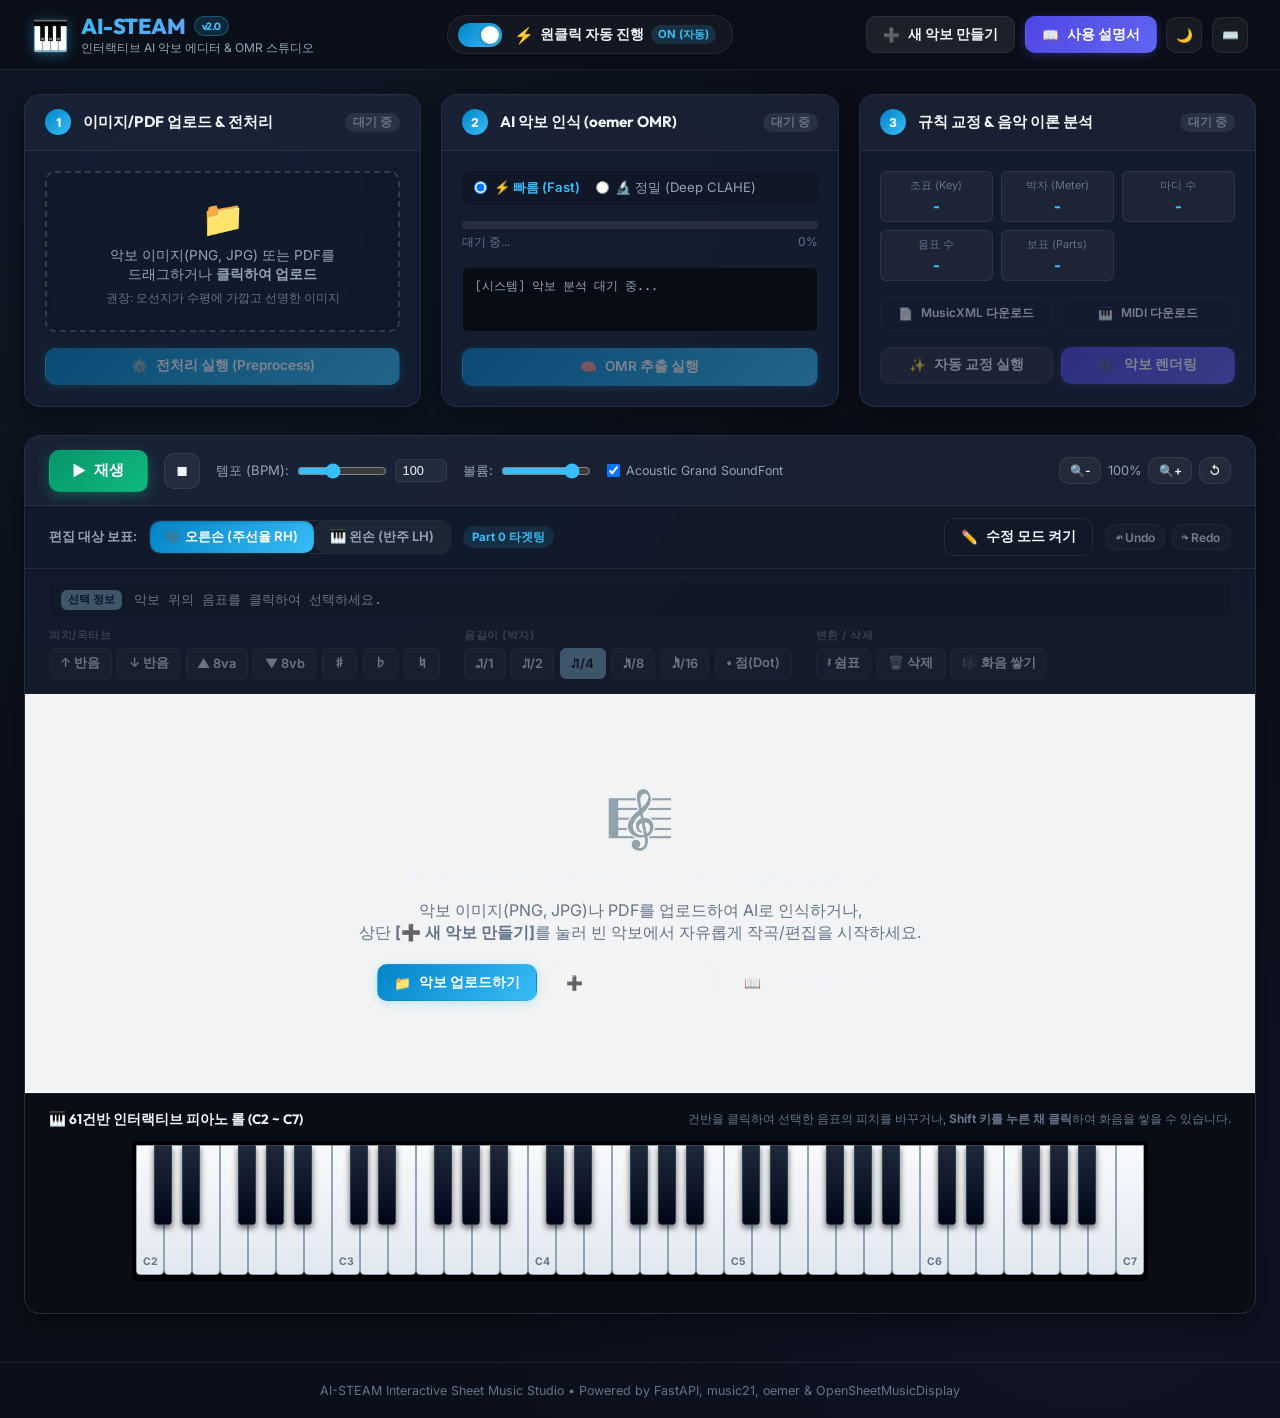
==== commit 6ffc7d4d: "feat: Remove demo score, add OMR retry mechanism, enable always-on blank score editor, and add inter" ====
--- a/static/index.html
+++ b/static/index.html
@@ -48,14 +48,17 @@
     </div>
 
     <div class="header-right">
-      <button class="btn btn-secondary" id="btn-load-demo" title="오른손/왼손 대보표 피아노 4마디 데모 악보를 불러옵니다.">
-        <span class="btn-icon">🎵</span> 데모 악보 불러오기
+      <button class="btn btn-secondary" id="btn-new-score" title="데모 악보 없이 새로운 4마디 빈 악보를 생성하여 즉시 편집을 시작합니다.">
+        <span class="btn-icon">➕</span> 새 악보 만들기
+      </button>
+      <button class="btn btn-accent" id="btn-user-manual" title="사이트 사용 설명서 &amp; 가이드">
+        <span class="btn-icon">📖</span> 사용 설명서
       </button>
       <button class="btn btn-icon-only" id="btn-theme-toggle" title="다크/라이트 테마 전환">
         <span id="theme-icon">🌙</span>
       </button>
-      <button class="btn btn-icon-only" id="btn-help-modal" title="단축키 및 도움말">
-        <span>❓</span>
+      <button class="btn btn-icon-only" id="btn-help-modal" title="단축키 안내">
+        <span>⌨️</span>
       </button>
     </div>
   </header>
@@ -126,6 +129,23 @@
             <!-- Live logs console -->
             <div class="terminal-log-box" id="omr-logs">
               <div class="log-entry system">[시스템] 악보 분석 대기 중...</div>
+            </div>
+
+            <!-- Retry Container (displayed on OMR error) -->
+            <div class="retry-box hidden" id="omr-retry-box">
+              <div class="retry-header">
+                <span class="retry-icon">⚠️</span>
+                <strong>악보 인식에 실패했습니다.</strong>
+              </div>
+              <p class="retry-desc" id="retry-error-msg">오선지 검출 또는 모델 추론 중 오류가 발생했습니다.</p>
+              <div class="retry-actions">
+                <button class="btn btn-warning flex-1" id="btn-retry-extract" title="동일한 이미지로 OMR을 다시 시도합니다.">
+                  <span>🔄</span> 다시 시도 (Retry)
+                </button>
+                <button class="btn btn-outline flex-1" id="btn-switch-mode-retry" title="인식 모드를 전환(Fast ↔ Deep)하여 다시 시도합니다.">
+                  <span>🔀</span> 모드 전환 후 재시도
+                </button>
+              </div>
             </div>
 
             <div class="card-actions row-gap">
@@ -312,8 +332,19 @@
         <div id="osmd-container" class="osmd-canvas-container"></div>
         <div class="sheet-placeholder" id="sheet-placeholder">
           <span class="music-icon-lg">🎼</span>
-          <p>악보가 렌더링되면 이곳에 인터랙티브 악보와 연주 커서가 표시됩니다.</p>
-          <span class="sub-hint">우측 상단 <strong>[데모 악보 불러오기]</strong> 버튼을 눌러 즉시 시작해 보세요!</span>
+          <h3>AI 인터랙티브 악보 스튜디오에 오신 것을 환영합니다!</h3>
+          <p>악보 이미지(PNG, JPG)나 PDF를 업로드하여 AI로 인식하거나,<br>상단 <strong>[➕ 새 악보 만들기]</strong>를 눌러 빈 악보에서 자유롭게 작곡/편집을 시작하세요.</p>
+          <div class="placeholder-actions">
+            <button class="btn btn-primary" id="btn-hero-upload">
+              <span>📁</span> 악보 업로드하기
+            </button>
+            <button class="btn btn-secondary" id="btn-hero-new-score">
+              <span>➕</span> 새 빈 악보 만들기
+            </button>
+            <button class="btn btn-outline" id="btn-hero-manual">
+              <span>📖</span> 사이트 설명서 보기
+            </button>
+          </div>
         </div>
       </div>
 
@@ -332,30 +363,129 @@
     </section>
   </main>
 
-  <!-- ==================== SHORTCUTS HELP MODAL ==================== -->
-  <div class="modal-backdrop hidden" id="help-modal">
-    <div class="modal-box">
+  <!-- ==================== SITE USER MANUAL & SHORTCUTS MODAL ==================== -->
+  <div class="modal-backdrop hidden" id="guide-modal">
+    <div class="modal-box modal-box-large">
       <div class="modal-header">
-        <h3>⌨️ 단축키 및 사용 안내</h3>
-        <button class="btn-close" id="btn-close-modal">✕</button>
-      </div>
+        <h3>📖 AI-STEAM 악보 스튜디오 완벽 사용 설명서</h3>
+        <button class="btn-close" id="btn-close-guide">✕</button>
+      </div>
+
+      <!-- Navigation Tabs -->
+      <div class="modal-tabs">
+        <button class="modal-tab-btn active" data-tab="tab-start">🚀 빠른 시작</button>
+        <button class="modal-tab-btn" data-tab="tab-omr">🧠 AI 악보 인식 &amp; 재시도</button>
+        <button class="modal-tab-btn" data-tab="tab-editor">🎹 인터랙티브 악보 수정</button>
+        <button class="modal-tab-btn" data-tab="tab-audio">🔊 사운드 재생 &amp; 내보내기</button>
+        <button class="modal-tab-btn" data-tab="tab-shortcuts">⌨️ 단축키 안내</button>
+      </div>
+
       <div class="modal-body">
-        <table class="shortcuts-table">
-          <thead>
-            <tr><th>기능</th><th>단축키</th><th>설명</th></tr>
-          </thead>
-          <tbody>
-            <tr><td><strong>재생 / 일시정지</strong></td><td><kbd>Space</kbd></td><td>실시간 사운드 재생 토글</td></tr>
-            <tr><td><strong>피치 직접 입력</strong></td><td><kbd>C</kbd> ~ <kbd>B</kbd></td><td>선택된 음표의 음이름 즉시 변경</td></tr>
-            <tr><td><strong>화음 쌓기</strong></td><td><kbd>Shift</kbd> + 건반/단축키</td><td>기존 음표에 새 음정 추가(Chord 구성)</td></tr>
-            <tr><td><strong>반음 올림 / 내림</strong></td><td><kbd>↑</kbd> / <kbd>↓</kbd></td><td>반음 단위 조 옮김</td></tr>
-            <tr><td><strong>옥타브 올림 / 내림</strong></td><td><kbd>PageUp</kbd> / <kbd>PageDown</kbd></td><td>12반음(1옥타브) 단위 이동</td></tr>
-            <tr><td><strong>음길이 변경</strong></td><td><kbd>1</kbd>, <kbd>2</kbd>, <kbd>4</kbd>, <kbd>8</kbd>, <kbd>6</kbd></td><td>온음표~16분음표 선택</td></tr>
-            <tr><td><strong>쉼표 변환 / 삭제</strong></td><td><kbd>Delete</kbd> / <kbd>Backspace</kbd></td><td>현재 음표를 안전하게 쉼표로 치환</td></tr>
-            <tr><td><strong>실행 취소 / 재실행</strong></td><td><kbd>Ctrl+Z</kbd> / <kbd>Ctrl+Y</kbd></td><td>최대 20단계 스냅샷 복원</td></tr>
-            <tr><td><strong>음표 이동</strong></td><td><kbd>→</kbd> / <kbd>←</kbd></td><td>다음 / 이전 음표로 커서 이동</td></tr>
-          </tbody>
-        </table>
+        <!-- TAB 1: Quick Start -->
+        <div class="guide-panel active" id="tab-start">
+          <div class="guide-section">
+            <h4>🎯 3단계로 완성하는 스마트 악보 작업</h4>
+            <p>AI-STEAM은 인공지능 컴퓨터 비전(OMR)과 음악 이론 알고리즘을 결합하여, 스캔된 악보를 손쉽게 디지털 악보로 변환하고 직접 교정·연주할 수 있는 올인원 웹 스튜디오입니다.</p>
+          </div>
+
+          <div class="guide-step-grid">
+            <div class="guide-step-card">
+              <span class="step-badge">STEP 1</span>
+              <strong>1. 악보 업로드 &amp; 전처리</strong>
+              <p>PNG, JPG 이미지나 PDF 파일을 업로드합니다. 자동 수평 회전 및 고해상도 리사이징이 즉시 적용됩니다.</p>
+            </div>
+            <div class="guide-step-card">
+              <span class="step-badge">STEP 2</span>
+              <strong>2. AI 악보 인식 (OMR)</strong>
+              <p>oemer 딥러닝 신경망이 오선지, 음표, 조표, 박자표를 감지하여 디지털 MusicXML로 변환합니다.</p>
+            </div>
+            <div class="guide-step-card">
+              <span class="step-badge">STEP 3</span>
+              <strong>3. 인터랙티브 수정 &amp; 연주</strong>
+              <p>악보 위의 음표를 클릭하여 피치, 박자, 화음을 직접 수정하고 가상 피아노 및 고음질 사운드폰트로 실시간 연주합니다.</p>
+            </div>
+          </div>
+
+          <div class="guide-tip-callout">
+            💡 <strong>악보 파일이 없으신가요?</strong> 상단 <strong>[➕ 새 악보 만들기]</strong> 버튼을 누르면 업로드 없이도 즉시 4마디 빈 악보가 생성되어 나만의 멜로디를 작곡하고 연주할 수 있습니다!
+          </div>
+        </div>
+
+        <!-- TAB 2: OMR & Retry Guide -->
+        <div class="guide-panel" id="tab-omr">
+          <div class="guide-section">
+            <h4>⚡ 빠른 모드 vs 🔬 정밀 모드 선택</h4>
+            <ul>
+              <li><strong>⚡ 빠름 (Fast)</strong>: 일반적인 깔끔한 단일/양손 악보에 적합합니다. 데스큐를 생략하고 300MB 이내 메모리로 빠르게 처리합니다. (기본 권장)</li>
+              <li><strong>🔬 정밀 (Deep CLAHE)</strong>: 스마트폰으로 촬영하거나 그림자, 구김, 기울어짐이 있는 스캔 악보에 적합합니다. 명암비를 극대화하고 오선지를 정밀 추적합니다.</li>
+            </ul>
+          </div>
+
+          <div class="guide-section">
+            <h4>🔄 악보 인식 실패 시 대처법 (다시 시도 가이드)</h4>
+            <p>만약 악보 인식 중 오류가 발생하면 가짜 데모 악보로 넘어가지 않고 <strong>실패 알림과 [다시 시도] 버튼</strong>이 표시됩니다:</p>
+            <ul>
+              <li><strong>[다시 시도 (Retry)] 클릭</strong>: 일시적인 메모리 부족이나 타임아웃인 경우 즉시 동일 조건으로 안전하게 재시도합니다.</li>
+              <li><strong>[모드 전환 후 재시도] 클릭</strong>: 빠른 모드에서 실패했다면 '정밀 모드'로, 또는 반대로 전환하여 신경망 추론을 다시 수행합니다.</li>
+              <li><strong>인식률을 높이는 팁</strong>: 오선지가 수평으로 촬영된 이미지일수록 인식률이 비약적으로 향상됩니다. 4000px 이상의 초고해상도 사진은 사전 리사이즈를 권장합니다.</li>
+            </ul>
+          </div>
+        </div>
+
+        <!-- TAB 3: Interactive Editor Guide -->
+        <div class="guide-panel" id="tab-editor">
+          <div class="guide-section">
+            <h4>✏️ 음표 선택 및 수정 방법</h4>
+            <ul>
+              <li><strong>음표 선택</strong>: 악보 뷰포트 위의 음표 머리(Notehead) 또는 쉼표(Rest)를 마우스로 클릭하면 파란색 하이라이트와 함께 선택 정보가 표시됩니다.</li>
+              <li><strong>피치 조절</strong>:
+                - 팔레트의 <strong>[↑ 반음], [↓ 반음], [▲ 8va], [▼ 8vb]</strong> 클릭<br>
+                - 키보드 방향키 <kbd>↑</kbd> / <kbd>↓</kbd> 누르기<br>
+                - 하단 <strong>61건반 가상 피아노 롤</strong>에서 원하는 건반 클릭
+              </li>
+              <li><strong>박자 (음길이) 변경</strong>: 팔레트의 온음표(1/1)부터 16분음표(1/16) 버튼 또는 단축키 <kbd>1</kbd>, <kbd>2</kbd>, <kbd>4</kbd>, <kbd>8</kbd>, <kbd>6</kbd> 누르기.</li>
+              <li><strong>화음(Chord) 쌓기</strong>: <kbd>Shift</kbd> 키를 누른 상태에서 피아노 건반을 클릭하거나, <strong>[🎼 화음 쌓기]</strong> 버튼을 켜면 기존 음표에 새 음정이 추가되어 화음이 형성됩니다.</li>
+              <li><strong>쉼표 변환 / 삭제</strong>: 음표 선택 후 <kbd>Delete</kbd> 또는 <kbd>Backspace</kbd>를 누르면 박자를 깨뜨리지 않고 안전하게 쉼표로 치환됩니다.</li>
+              <li><strong>실행 취소 &amp; 다시 실행</strong>: 언제든지 <kbd>Ctrl+Z</kbd> / <kbd>Ctrl+Y</kbd>를 눌러 직전 20단계까지 되돌릴 수 있습니다.</li>
+            </ul>
+          </div>
+        </div>
+
+        <!-- TAB 4: Playback & Export -->
+        <div class="guide-panel" id="tab-audio">
+          <div class="guide-section">
+            <h4>🎧 오디오 연주 &amp; 파일 내보내기</h4>
+            <ul>
+              <li><strong>재생 / 일시정지</strong>: 상단 <strong>[▶ 재생]</strong> 버튼 또는 <kbd>Space</kbd>바를 누르면 실시간 연주 커서가 마디를 지나며 소리가 재생됩니다.</li>
+              <li><strong>템포 (BPM) 조절</strong>: 슬라이더 또는 숫자 입력을 통해 40~200 BPM 범위에서 연주 속도를 자유롭게 변경할 수 있습니다.</li>
+              <li><strong>Acoustic Grand SoundFont</strong>: 고품질 실제 어쿠스틱 피아노 샘플을 사용하여 풍부한 음색으로 감상할 수 있습니다.</li>
+              <li><strong>결과물 다운로드</strong>:
+                - <strong>📄 MusicXML 다운로드</strong>: Sibelius, Finale, MuseScore 등 상용 악보 프로그램과 100% 호환되는 표준 포맷.<br>
+                - <strong>🎹 MIDI 다운로드</strong>: DAW(큐베이스, 로직, 에이블톤 등)에서 열 수 있는 미디 파일.
+              </li>
+            </ul>
+          </div>
+        </div>
+
+        <!-- TAB 5: Keyboard Shortcuts -->
+        <div class="guide-panel" id="tab-shortcuts">
+          <table class="shortcuts-table">
+            <thead>
+              <tr><th>기능</th><th>단축키</th><th>설명</th></tr>
+            </thead>
+            <tbody>
+              <tr><td><strong>재생 / 일시정지</strong></td><td><kbd>Space</kbd></td><td>실시간 사운드 연주 토글</td></tr>
+              <tr><td><strong>피치 직접 입력</strong></td><td><kbd>C</kbd> ~ <kbd>B</kbd></td><td>선택된 음표의 음이름 즉시 변경</td></tr>
+              <tr><td><strong>화음 쌓기</strong></td><td><kbd>Shift</kbd> + 건반/단축키</td><td>기존 음표에 새 음정 추가(Chord 구성)</td></tr>
+              <tr><td><strong>반음 올림 / 내림</strong></td><td><kbd>↑</kbd> / <kbd>↓</kbd></td><td>반음 단위 조 옮김</td></tr>
+              <tr><td><strong>옥타브 올림 / 내림</strong></td><td><kbd>PageUp</kbd> / <kbd>PageDown</kbd></td><td>12반음(1옥타브) 단위 이동</td></tr>
+              <tr><td><strong>음길이 변경</strong></td><td><kbd>1</kbd>, <kbd>2</kbd>, <kbd>4</kbd>, <kbd>8</kbd>, <kbd>6</kbd></td><td>온음표~16분음표 선택</td></tr>
+              <tr><td><strong>쉼표 변환 / 삭제</strong></td><td><kbd>Delete</kbd> / <kbd>Backspace</kbd></td><td>현재 음표를 안전하게 쉼표로 치환</td></tr>
+              <tr><td><strong>실행 취소 / 재실행</strong></td><td><kbd>Ctrl+Z</kbd> / <kbd>Ctrl+Y</kbd></td><td>최대 20단계 스냅샷 복원</td></tr>
+              <tr><td><strong>음표 커서 이동</strong></td><td><kbd>→</kbd> / <kbd>←</kbd></td><td>다음 / 이전 음표로 선택 이동</td></tr>
+            </tbody>
+          </table>
+        </div>
       </div>
     </div>
   </div>
--- a/static/style.css
+++ b/static/style.css
@@ -1050,7 +1050,67 @@
   transform: translateY(2px);
 }
 
-/* ==================== MODAL & FOOTER ==================== */
+/* ==================== RETRY BOX COMPONENT ==================== */
+.retry-box {
+  margin-top: 1rem;
+  padding: 1rem;
+  background: rgba(244, 63, 94, 0.08);
+  border: 1px solid rgba(244, 63, 94, 0.3);
+  border-radius: var(--radius-md);
+  display: flex;
+  flex-direction: column;
+  gap: 0.6rem;
+  animation: fadeIn 0.3s ease;
+}
+
+.retry-header {
+  display: flex;
+  align-items: center;
+  gap: 0.5rem;
+  color: var(--accent-rose);
+  font-weight: 600;
+  font-size: 0.9rem;
+}
+
+.retry-desc {
+  font-size: 0.8rem;
+  color: var(--text-muted);
+  line-height: 1.4;
+}
+
+.retry-actions {
+  display: flex;
+  gap: 0.5rem;
+  margin-top: 0.4rem;
+}
+
+.btn-warning {
+  background: linear-gradient(135deg, #f59e0b, #d97706);
+  color: #fff;
+  border: none;
+}
+.btn-warning:hover {
+  background: linear-gradient(135deg, #fbbf24, #f59e0b);
+  box-shadow: 0 0 12px rgba(245, 158, 11, 0.4);
+}
+
+/* ==================== PLACEHOLDER HERO ACTIONS ==================== */
+.placeholder-actions {
+  display: flex;
+  gap: 0.75rem;
+  margin-top: 1.25rem;
+  flex-wrap: wrap;
+  justify-content: center;
+}
+
+.sheet-placeholder h3 {
+  font-family: var(--font-display);
+  font-size: 1.25rem;
+  color: var(--text-main);
+  margin-bottom: 0.5rem;
+}
+
+/* ==================== MODAL & SITE USER MANUAL ==================== */
 .modal-backdrop {
   position: fixed;
   top: 0;
@@ -1070,13 +1130,20 @@
   background: var(--bg-secondary);
   border: 1px solid var(--border-color);
   border-radius: var(--radius-lg);
-  max-width: 580px;
+  max-width: 620px;
   width: 100%;
+  max-height: 90vh;
+  display: flex;
+  flex-direction: column;
   box-shadow: var(--shadow-lg);
   overflow: hidden;
   animation: modal-enter 0.25s cubic-bezier(0.16, 1, 0.3, 1);
 }
 
+.modal-box-large {
+  max-width: 820px;
+}
+
 @keyframes modal-enter {
   from { opacity: 0; transform: scale(0.95); }
   to { opacity: 1; transform: scale(1); }
@@ -1092,7 +1159,42 @@
 
 .modal-header h3 {
   font-family: var(--font-display);
-  font-size: 1.1rem;
+  font-size: 1.15rem;
+  color: var(--text-main);
+  display: flex;
+  align-items: center;
+  gap: 0.5rem;
+}
+
+.modal-tabs {
+  display: flex;
+  background: rgba(0, 0, 0, 0.2);
+  border-bottom: 1px solid var(--border-color);
+  overflow-x: auto;
+}
+
+.modal-tab-btn {
+  padding: 0.75rem 1.25rem;
+  background: transparent;
+  border: none;
+  border-bottom: 2px solid transparent;
+  color: var(--text-muted);
+  font-size: 0.85rem;
+  font-weight: 500;
+  cursor: pointer;
+  white-space: nowrap;
+  transition: all 0.2s ease;
+}
+
+.modal-tab-btn:hover {
+  color: var(--text-main);
+  background: rgba(255, 255, 255, 0.03);
+}
+
+.modal-tab-btn.active {
+  color: var(--accent-cyan);
+  border-bottom-color: var(--accent-cyan);
+  background: rgba(56, 189, 248, 0.06);
 }
 
 .btn-close {
@@ -1102,9 +1204,89 @@
   font-size: 1.2rem;
   cursor: pointer;
 }
+.btn-close:hover {
+  color: var(--text-main);
+}
 
 .modal-body {
   padding: 1.5rem;
+  overflow-y: auto;
+  max-height: calc(85vh - 120px);
+}
+
+.guide-panel {
+  display: none;
+  flex-direction: column;
+  gap: 1.25rem;
+}
+
+.guide-panel.active {
+  display: flex;
+  animation: fadeIn 0.25s ease;
+}
+
+.guide-section {
+  display: flex;
+  flex-direction: column;
+  gap: 0.5rem;
+}
+
+.guide-section h4 {
+  font-family: var(--font-display);
+  font-size: 1rem;
+  color: var(--accent-cyan);
+  display: flex;
+  align-items: center;
+  gap: 0.5rem;
+}
+
+.guide-section p, .guide-section li {
+  font-size: 0.88rem;
+  line-height: 1.6;
+  color: var(--text-muted);
+}
+
+.guide-step-grid {
+  display: grid;
+  grid-template-columns: repeat(auto-fit, minmax(220px, 1fr));
+  gap: 1rem;
+  margin-top: 0.5rem;
+}
+
+.guide-step-card {
+  background: rgba(255, 255, 255, 0.03);
+  border: 1px solid var(--border-color);
+  border-radius: var(--radius-md);
+  padding: 1rem;
+  display: flex;
+  flex-direction: column;
+  gap: 0.4rem;
+}
+
+.guide-step-card .step-badge {
+  display: inline-block;
+  font-size: 0.75rem;
+  font-weight: 700;
+  padding: 0.2rem 0.5rem;
+  background: var(--accent-blue);
+  color: #fff;
+  border-radius: var(--radius-sm);
+  width: fit-content;
+}
+
+.guide-step-card strong {
+  font-size: 0.95rem;
+  color: var(--text-main);
+}
+
+.guide-tip-callout {
+  padding: 0.85rem 1rem;
+  background: rgba(56, 189, 248, 0.08);
+  border-left: 3px solid var(--accent-cyan);
+  border-radius: 0 var(--radius-md) var(--radius-md) 0;
+  font-size: 0.85rem;
+  color: var(--text-main);
+  line-height: 1.5;
 }
 
 .shortcuts-table {
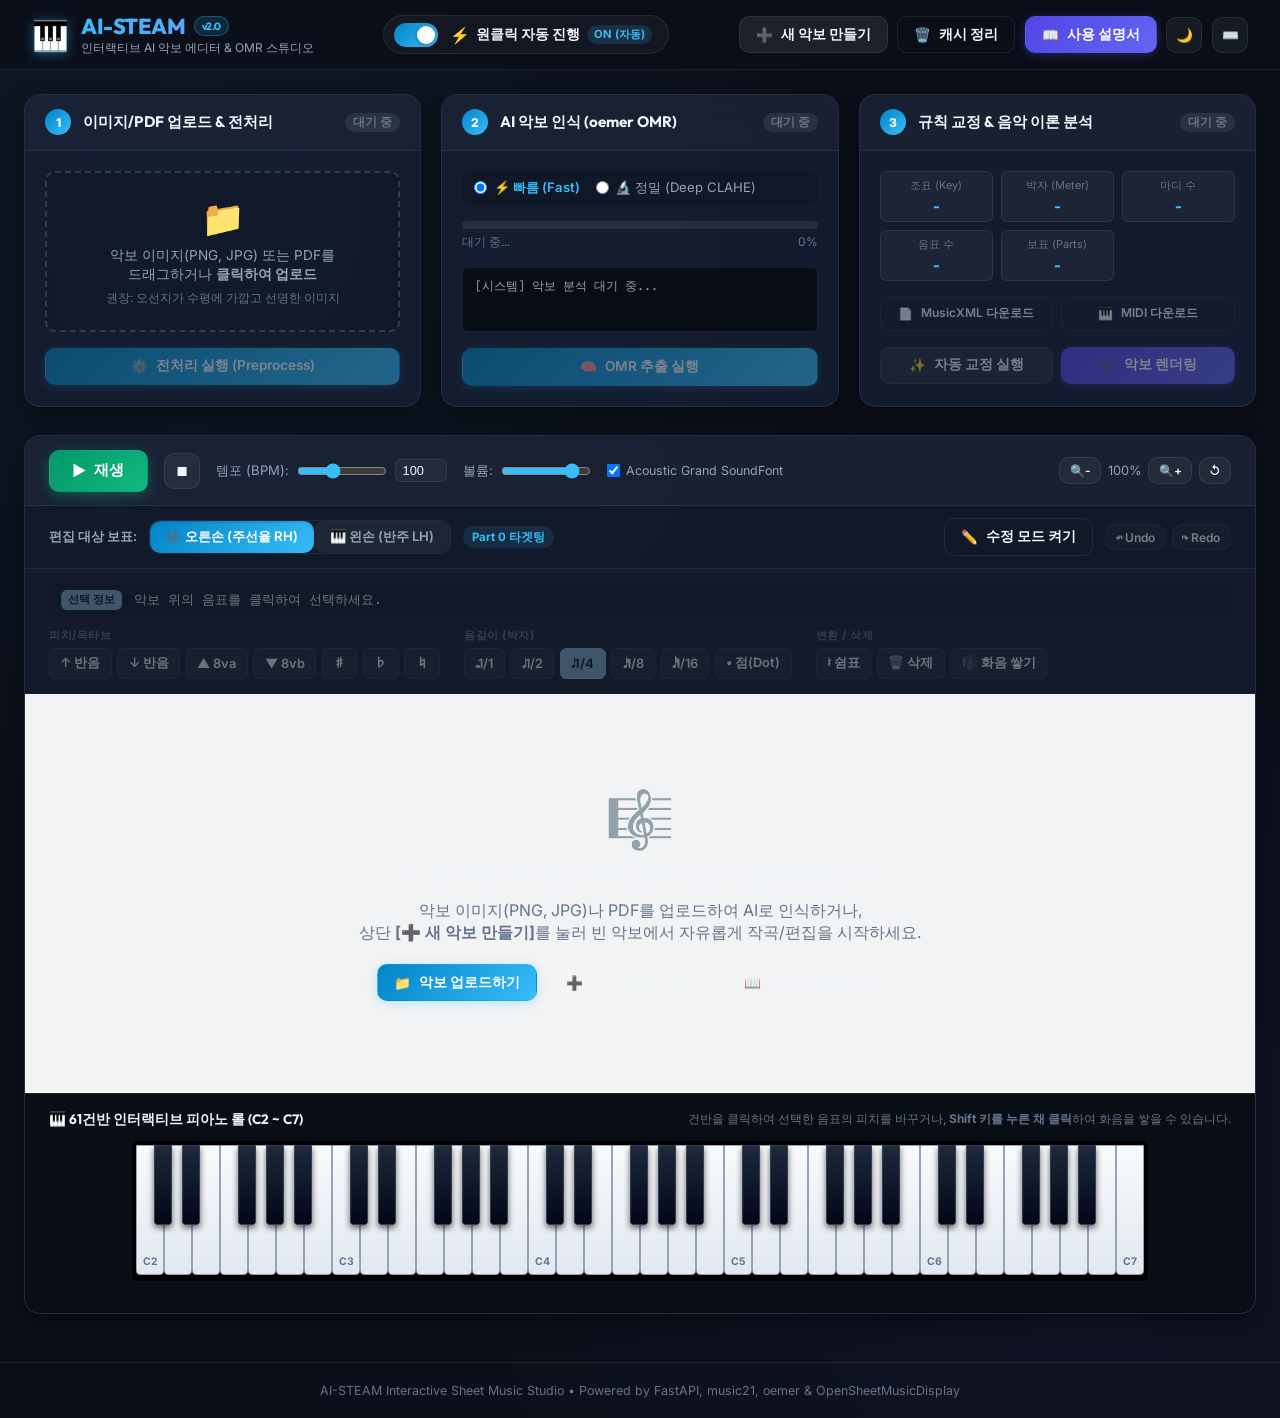
==== commit 6ec86c82: "feat: Complete AI-STEAM v2.0 interactive studio with 512MB RAM guards, full cache management, and li" ====
--- a/static/index.html
+++ b/static/index.html
@@ -11,8 +11,8 @@
   <link rel="preconnect" href="https://fonts.gstatic.com" crossorigin>
   <link href="https://fonts.googleapis.com/css2?family=Fira+Code:wght@400;600&family=Inter:wght@300;400;500;600;700&family=Outfit:wght@500;600;700;800&display=swap" rel="stylesheet">
 
-  <!-- OpenSheetMusicDisplay (OSMD) -->
-  <script src="https://unpkg.com/opensheetmusicdisplay@1.8.8/build/opensheetmusicdisplay.min.js"></script>
+  <!-- OpenSheetMusicDisplay (OSMD) v1.8.6 CDN -->
+  <script src="https://cdn.jsdelivr.net/npm/opensheetmusicdisplay@1.8.6/build/opensheetmusicdisplay.min.js"></script>
 
   <!-- Soundfont-Player CDN -->
   <script src="https://cdn.jsdelivr.net/npm/soundfont-player@0.12.0/dist/soundfont-player.min.js"></script>
@@ -50,6 +50,9 @@
     <div class="header-right">
       <button class="btn btn-secondary" id="btn-new-score" title="데모 악보 없이 새로운 4마디 빈 악보를 생성하여 즉시 편집을 시작합니다.">
         <span class="btn-icon">➕</span> 새 악보 만들기
+      </button>
+      <button class="btn btn-outline" id="btn-clear-cache" title="서버 임시 캐시를 비우고 기본 상태로 초기화합니다.">
+        <span class="btn-icon">🗑️</span> 캐시 정리
       </button>
       <button class="btn btn-accent" id="btn-user-manual" title="사이트 사용 설명서 &amp; 가이드">
         <span class="btn-icon">📖</span> 사용 설명서
--- a/static/style.css
+++ b/static/style.css
@@ -814,6 +814,14 @@
   filter: grayscale(0.65) blur(0.5px);
   pointer-events: none;
   user-select: none;
+}
+
+/* Debounce / Busy State during async note edit */
+.editor-palette.palette-busy {
+  opacity: 0.65;
+  pointer-events: none;
+  cursor: wait;
+  transition: opacity 0.15s ease;
 }
 
 .selection-info-bar {
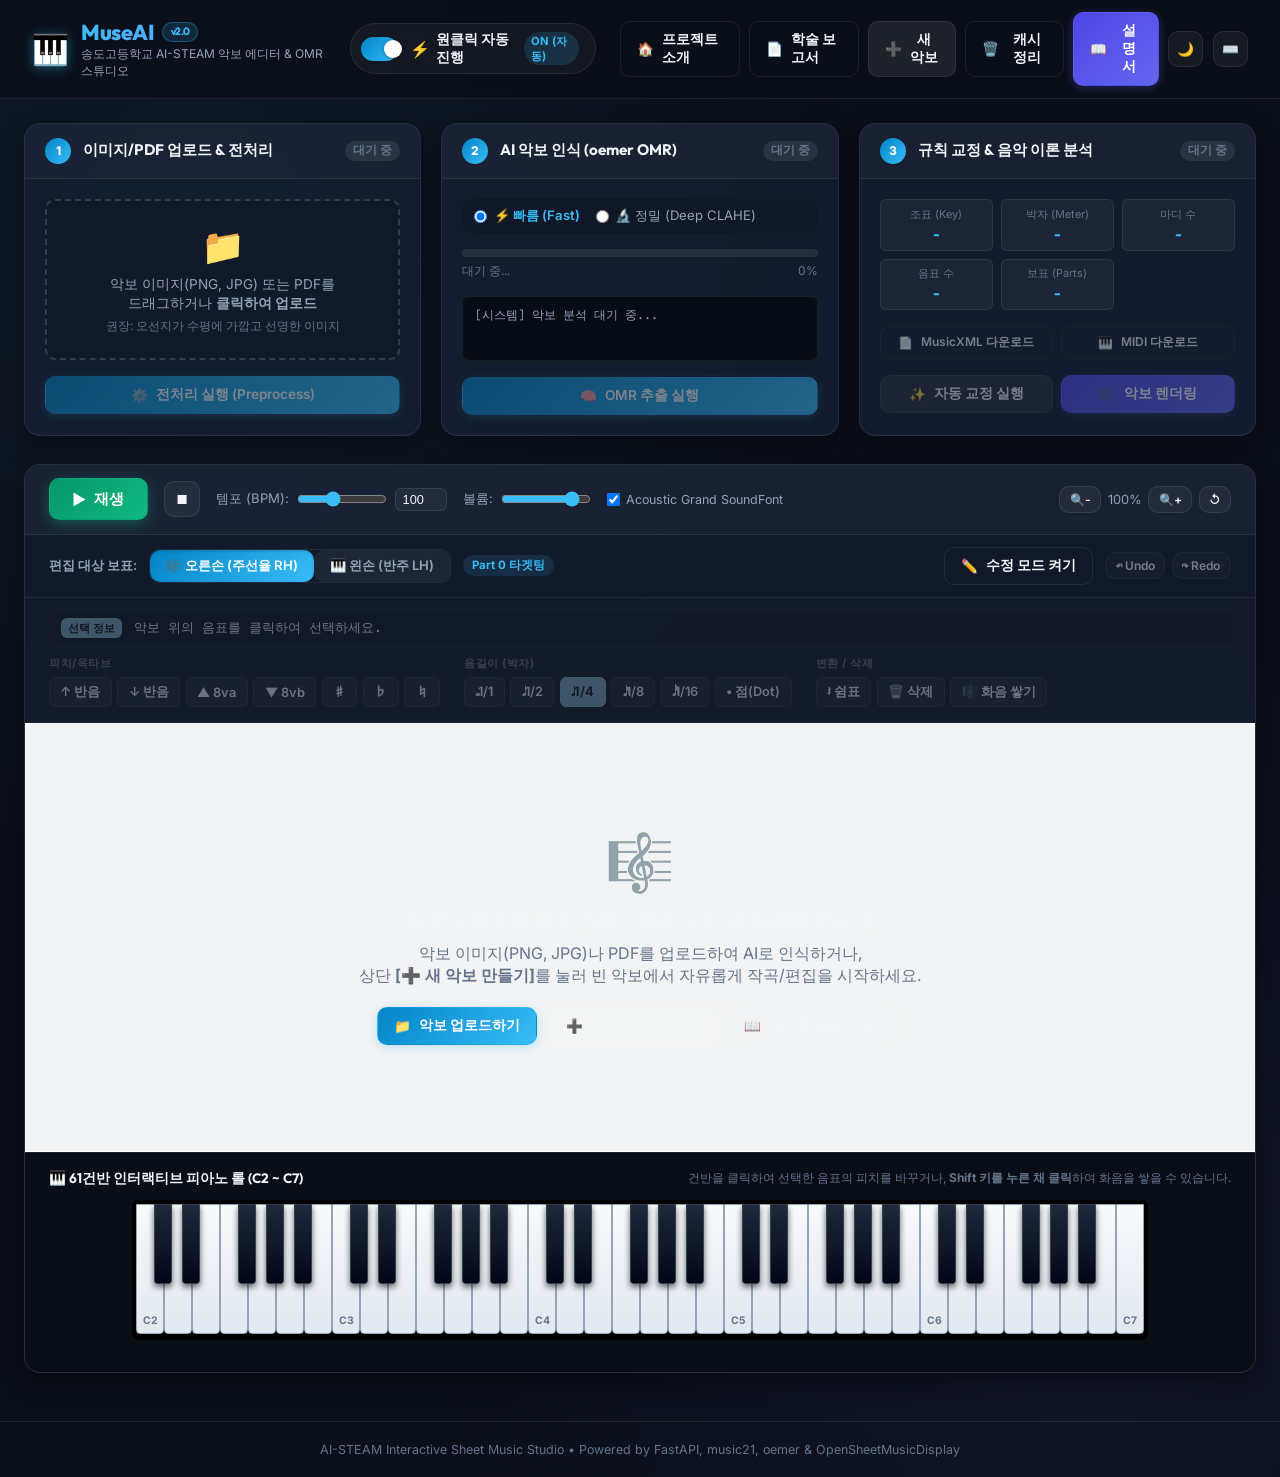
==== commit ded9f11a: "feat: implement MuseAI landing page and academic paper poster report with seamless editor navigation" ====
--- a/static/index.html
+++ b/static/index.html
@@ -23,13 +23,15 @@
   <!-- ==================== TOP NAVIGATION ==================== -->
   <header class="app-header">
     <div class="header-left">
-      <div class="logo-group">
-        <span class="logo-icon">🎹</span>
-        <div class="logo-text">
-          <h1>AI-STEAM <span class="badge-version">v2.0</span></h1>
-          <p class="logo-sub">인터랙티브 AI 악보 에디터 &amp; OMR 스튜디오</p>
-        </div>
-      </div>
+      <a href="/" style="text-decoration: none; color: inherit; display: flex; align-items: center;" title="MuseAI 프로젝트 소개 홈으로 이동">
+        <div class="logo-group">
+          <span class="logo-icon">🎹</span>
+          <div class="logo-text">
+            <h1>MuseAI <span class="badge-version">v2.0</span></h1>
+            <p class="logo-sub">송도고등학교 AI-STEAM 악보 에디터 &amp; OMR 스튜디오</p>
+          </div>
+        </div>
+      </a>
     </div>
 
     <div class="header-center">
@@ -48,14 +50,20 @@
     </div>
 
     <div class="header-right">
+      <a href="/" class="btn btn-outline" style="text-decoration: none;" title="MuseAI 프로젝트 소개 홈으로 이동">
+        <span class="btn-icon">🏠</span> 프로젝트 소개
+      </a>
+      <a href="/report" class="btn btn-outline" style="text-decoration: none;" title="송도고등학교 학술 보고서 (논문 포스터) 보기">
+        <span class="btn-icon">📄</span> 학술 보고서
+      </a>
       <button class="btn btn-secondary" id="btn-new-score" title="데모 악보 없이 새로운 4마디 빈 악보를 생성하여 즉시 편집을 시작합니다.">
-        <span class="btn-icon">➕</span> 새 악보 만들기
+        <span class="btn-icon">➕</span> 새 악보
       </button>
       <button class="btn btn-outline" id="btn-clear-cache" title="서버 임시 캐시를 비우고 기본 상태로 초기화합니다.">
         <span class="btn-icon">🗑️</span> 캐시 정리
       </button>
       <button class="btn btn-accent" id="btn-user-manual" title="사이트 사용 설명서 &amp; 가이드">
-        <span class="btn-icon">📖</span> 사용 설명서
+        <span class="btn-icon">📖</span> 설명서
       </button>
       <button class="btn btn-icon-only" id="btn-theme-toggle" title="다크/라이트 테마 전환">
         <span id="theme-icon">🌙</span>
--- a/static/style.css
+++ b/static/style.css
@@ -912,20 +912,22 @@
 /* ==================== OSMD CONTAINER ==================== */
 .sheet-viewport {
   position: relative;
-  min-height: 380px;
+  min-height: 420px;
   background: #ffffff;
   color: #111827;
   padding: 1.5rem;
   overflow-x: auto;
   overflow-y: auto;
-  max-height: 520px;
+  max-height: 560px;
   border-bottom: 1px solid var(--border-color);
   scroll-behavior: smooth;
+  width: 100%;
 }
 
 .osmd-canvas-container {
   width: 100%;
-  min-height: 350px;
+  min-width: 580px;
+  min-height: 380px;
 }
 
 .sheet-placeholder {
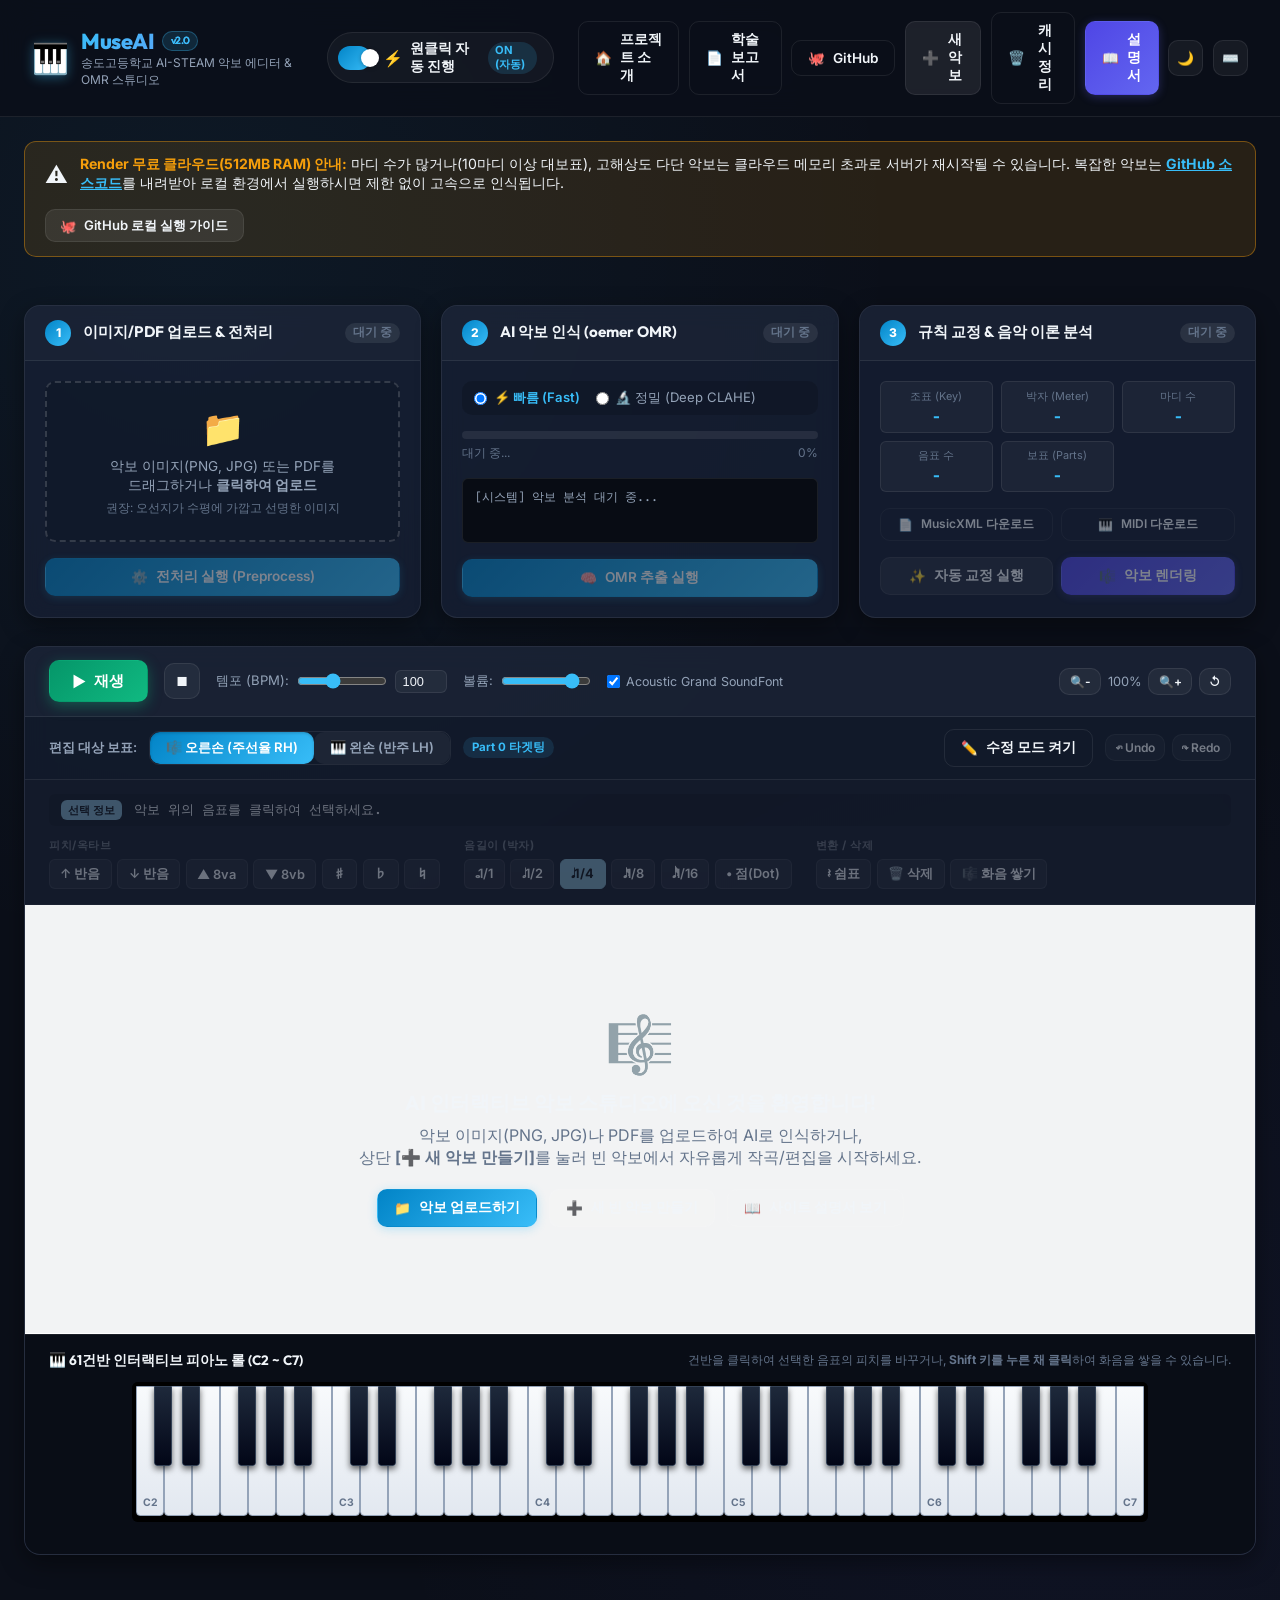
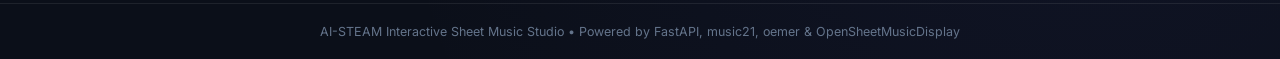
==== commit bc1b58c4: "docs: add GitHub links and cloud memory limitation notice with local execution guide" ====
--- a/static/index.html
+++ b/static/index.html
@@ -55,6 +55,9 @@
       </a>
       <a href="/report" class="btn btn-outline" style="text-decoration: none;" title="송도고등학교 학술 보고서 (논문 포스터) 보기">
         <span class="btn-icon">📄</span> 학술 보고서
+      </a>
+      <a href="https://github.com/yjchoi101222/ai_steam" target="_blank" class="btn btn-outline" style="text-decoration: none;" title="GitHub 소스코드 저장소">
+        <span class="btn-icon">🐙</span> GitHub
       </a>
       <button class="btn btn-secondary" id="btn-new-score" title="데모 악보 없이 새로운 4마디 빈 악보를 생성하여 즉시 편집을 시작합니다.">
         <span class="btn-icon">➕</span> 새 악보
@@ -76,6 +79,21 @@
 
   <!-- ==================== MAIN WORKSPACE ==================== -->
   <main class="main-container">
+    <!-- ⚠️ Render 클라우드 메모리 제약 및 로컬 구동 안내 배너 -->
+    <div style="background: rgba(245, 158, 11, 0.12); border: 1px solid rgba(245, 158, 11, 0.4); border-radius: 12px; padding: 0.85rem 1.25rem; margin-bottom: 1.25rem; display: flex; align-items: center; justify-content: space-between; gap: 1rem; flex-wrap: wrap;">
+      <div style="display: flex; align-items: center; gap: 0.75rem; font-size: 0.88rem; color: var(--text-main);">
+        <span style="font-size: 1.4rem;">⚠️</span>
+        <div>
+          <strong style="color: #f59e0b;">Render 무료 클라우드(512MB RAM) 안내:</strong>
+          마디 수가 많거나(10마디 이상 대보표), 고해상도 다단 악보는 클라우드 메모리 초과로 서버가 재시작될 수 있습니다. 복잡한 악보는 
+          <a href="https://github.com/yjchoi101222/ai_steam" target="_blank" style="color: #38bdf8; font-weight: 700; text-decoration: underline;">GitHub 소스코드</a>를 내려받아 로컬 환경에서 실행하시면 제한 없이 고속으로 인식됩니다.
+        </div>
+      </div>
+      <a href="https://github.com/yjchoi101222/ai_steam" target="_blank" class="btn btn-secondary" style="font-size: 0.82rem; padding: 0.4rem 0.9rem; text-decoration: none; white-space: nowrap;">
+        <span>🐙</span> GitHub 로컬 실행 가이드
+      </a>
+    </div>
+
     <!-- PIPELINE 3-COLUMN CARDS -->
     <section class="pipeline-section">
       <div class="pipeline-grid">
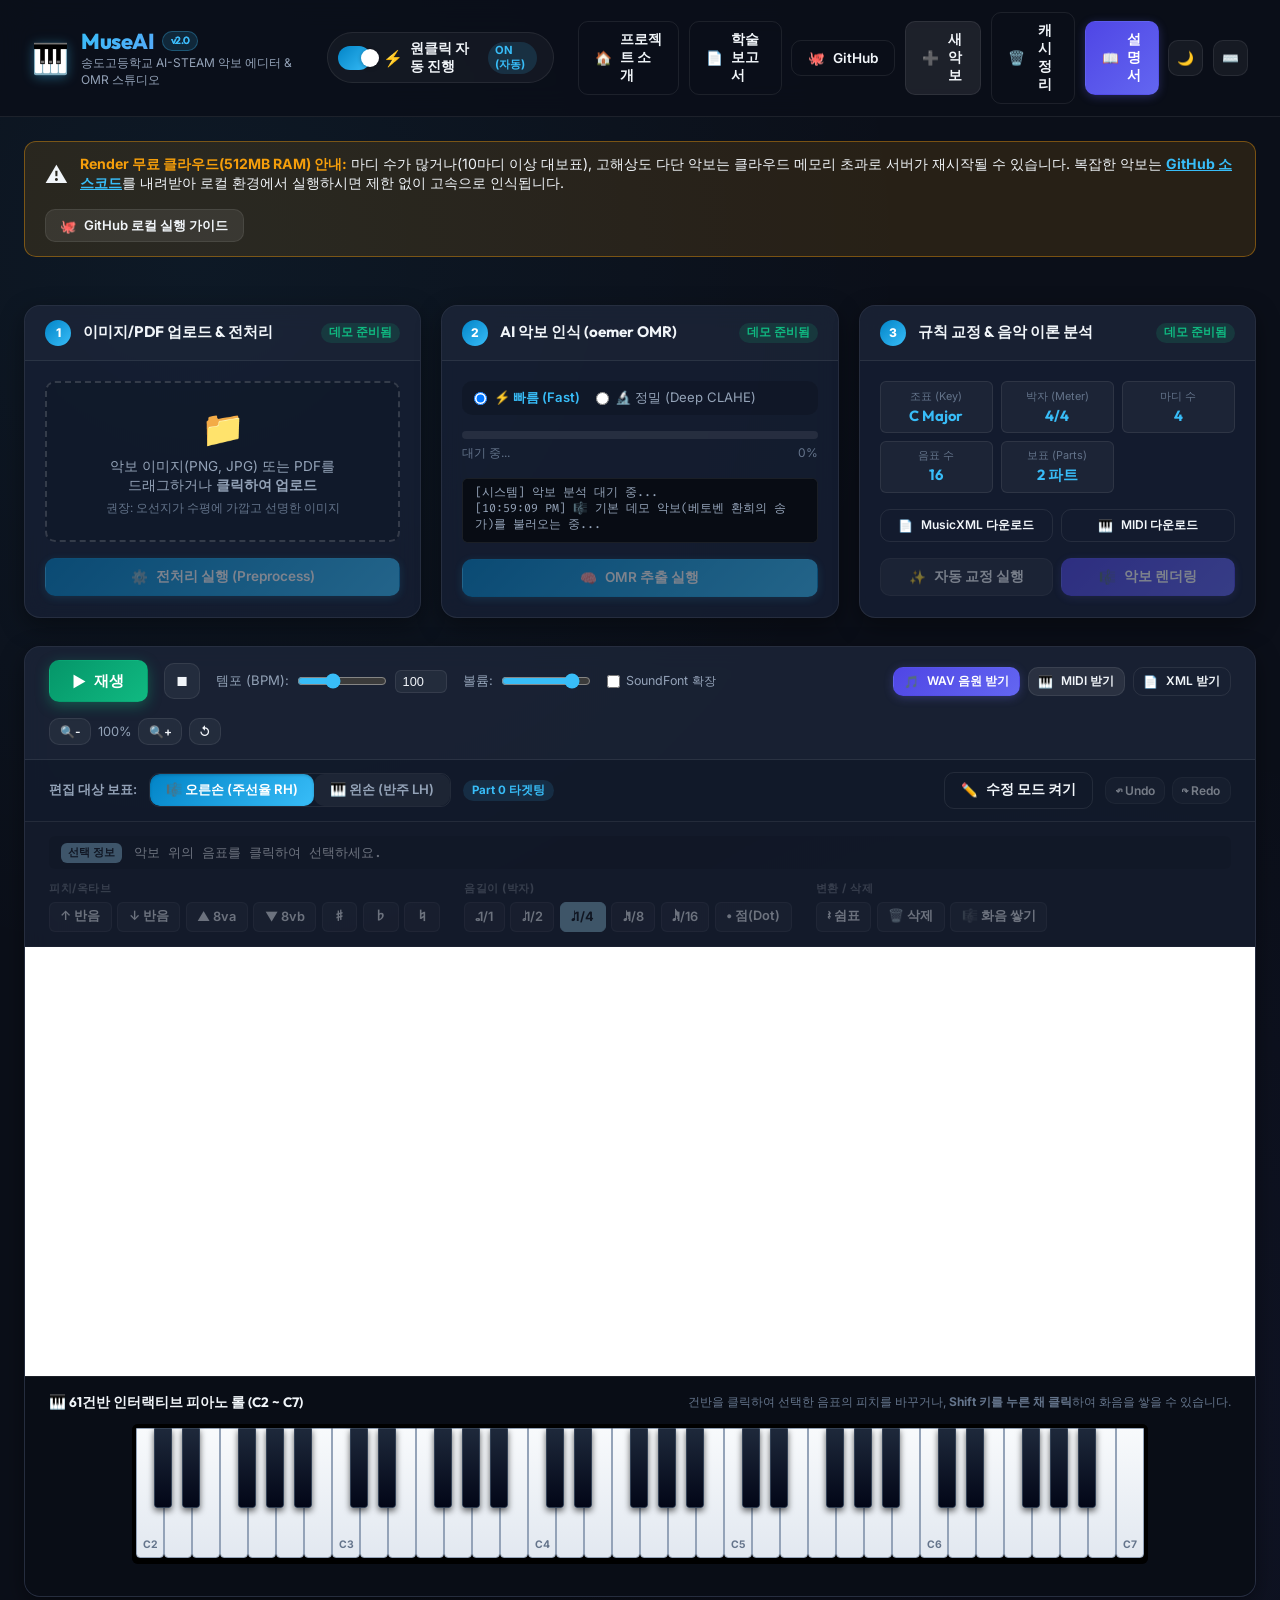
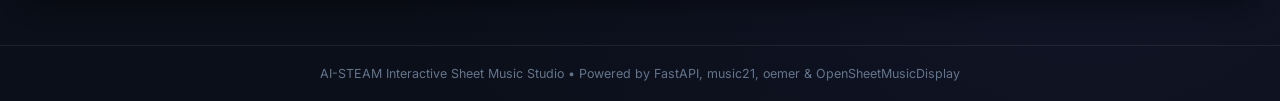
==== commit 31cafd29: "fix: ensure guaranteed audible score playback and add WAV/MIDI audio download buttons" ====
--- a/static/index.html
+++ b/static/index.html
@@ -265,11 +265,23 @@
           </div>
 
           <div class="control-group">
-            <label class="checkbox-inline">
-              <input type="checkbox" id="toggle-soundfont" checked>
-              <span>Acoustic Grand SoundFont</span>
+            <label class="checkbox-inline" title="체크 시 외부 SoundFont 샘플을 다운로드하여 연주에 적용합니다. 미체크 시 초고속 내장 Web Audio 피아노로 즉시 연주됩니다.">
+              <input type="checkbox" id="toggle-soundfont">
+              <span>SoundFont 확장</span>
             </label>
           </div>
+        </div>
+
+        <div class="playback-downloads">
+          <button class="btn btn-accent btn-sm" id="btn-dl-wav" title="현재 악보의 연주를 고품질 WAV 오디오 파일로 즉시 렌더링하여 다운로드합니다.">
+            <span>🎵</span> WAV 음원 받기
+          </button>
+          <a href="/api/cache/demo.mid" class="btn btn-secondary btn-sm" id="btn-dl-midi-toolbar" download="score.mid" title="현재 악보를 MIDI 음악 파일로 다운로드합니다.">
+            <span>🎹</span> MIDI 받기
+          </a>
+          <a href="/api/cache/demo.musicxml" class="btn btn-outline btn-sm" id="btn-dl-xml-toolbar" download="score.musicxml" title="MusicXML 악보 파일 다운로드">
+            <span>📄</span> XML 받기
+          </a>
         </div>
 
         <div class="osmd-zoom-controls">
--- a/static/style.css
+++ b/static/style.css
@@ -714,6 +714,13 @@
   gap: 0.4rem;
   cursor: pointer;
   font-size: 0.78rem;
+}
+
+.playback-downloads {
+  display: flex;
+  align-items: center;
+  gap: 0.5rem;
+  flex-wrap: wrap;
 }
 
 .osmd-zoom-controls {
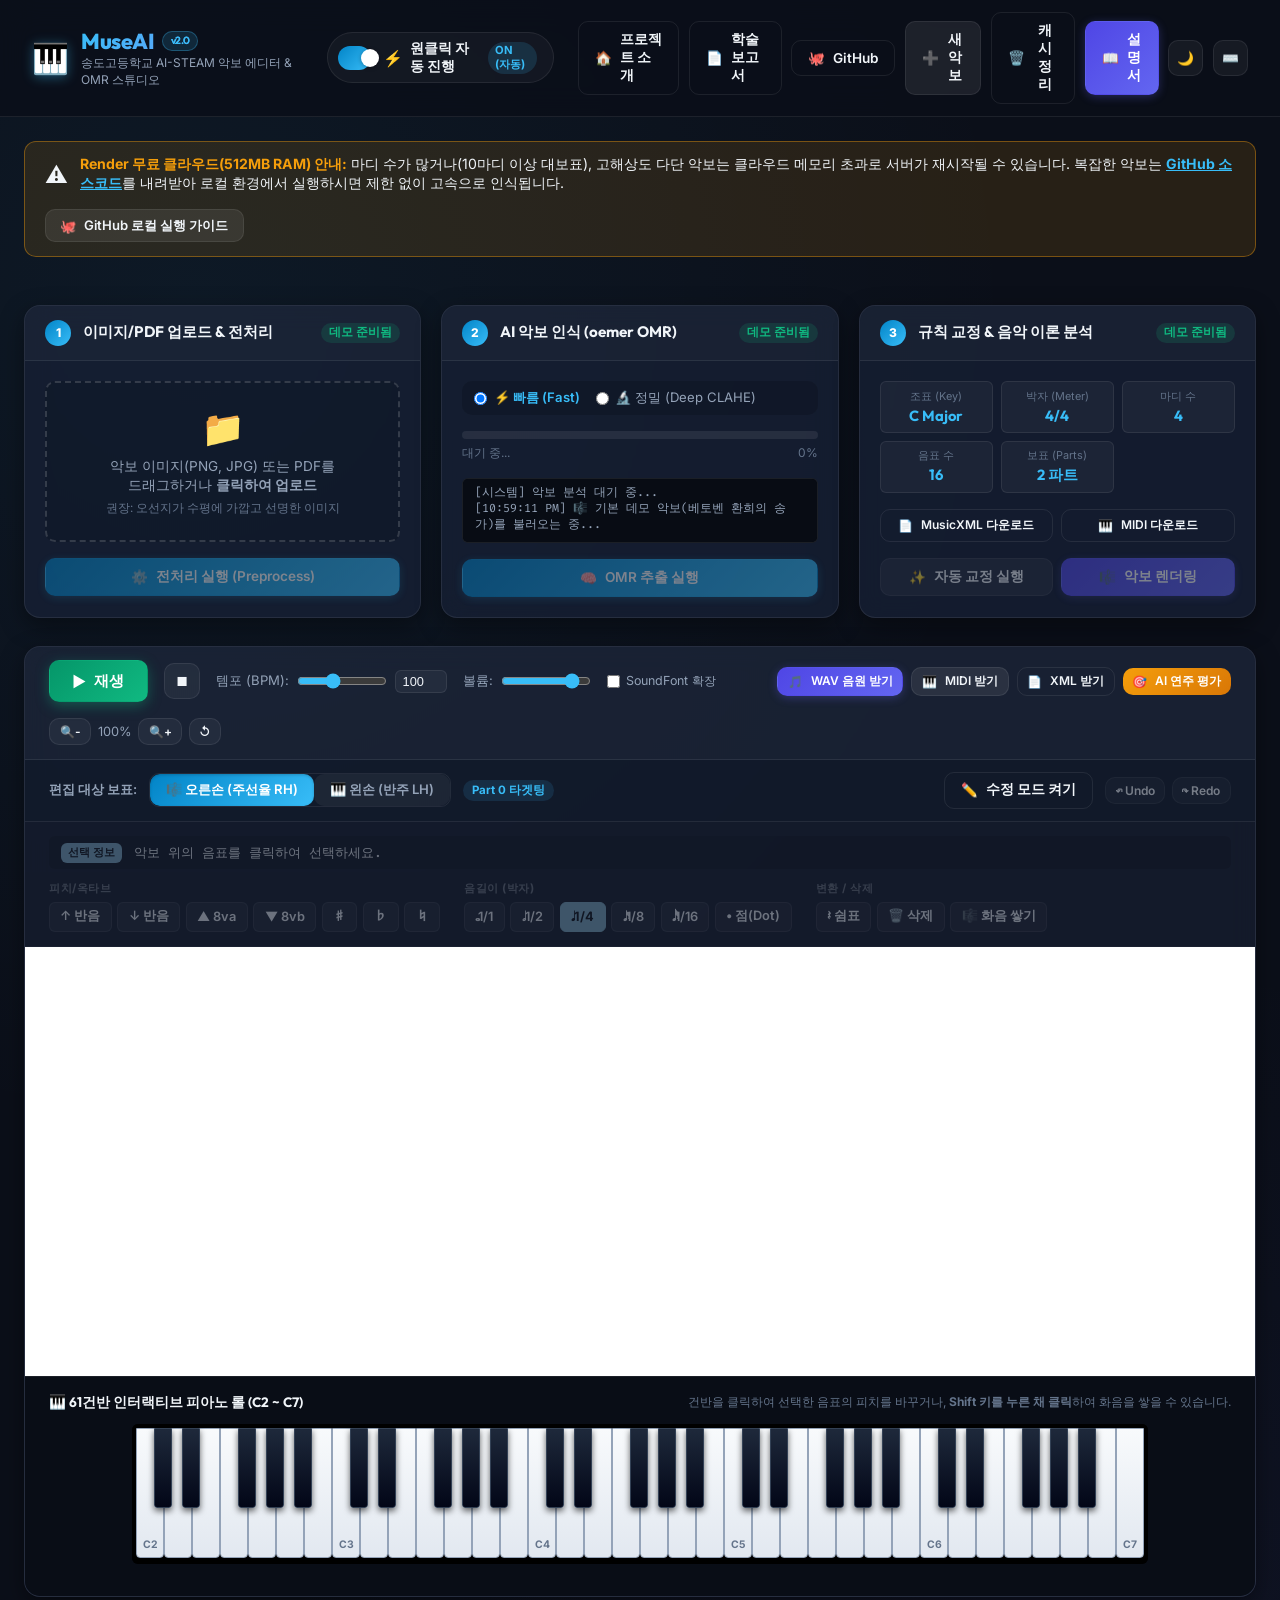
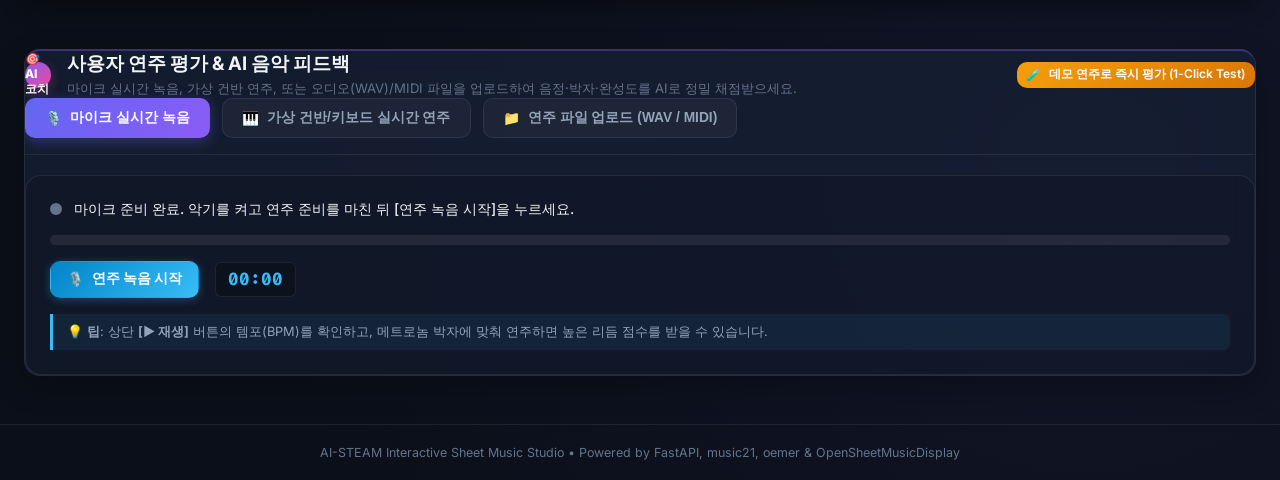
==== commit 2fb8e9cd: "feat: add user performance evaluation studio with mic recording, keyboard tracking, wav/midi upload," ====
--- a/static/index.html
+++ b/static/index.html
@@ -282,6 +282,9 @@
           <a href="/api/cache/demo.musicxml" class="btn btn-outline btn-sm" id="btn-dl-xml-toolbar" download="score.musicxml" title="MusicXML 악보 파일 다운로드">
             <span>📄</span> XML 받기
           </a>
+          <a href="#eval-section" class="btn btn-warning btn-sm" id="btn-quick-eval" title="사용자 연주 평가 스튜디오로 스크롤 이동">
+            <span>🎯</span> AI 연주 평가
+          </a>
         </div>
 
         <div class="osmd-zoom-controls">
@@ -398,6 +401,240 @@
         <div class="piano-keyboard-wrapper">
           <div class="piano-keyboard" id="piano-keyboard">
             <!-- 61 keys dynamically generated via JavaScript -->
+          </div>
+        </div>
+      </div>
+    </section>
+
+    <!-- ==================== 🎯 AI PERFORMANCE EVALUATION & FEEDBACK SECTION ==================== -->
+    <section class="eval-section card" id="eval-section">
+      <div class="card-header eval-header">
+        <div class="eval-title-group">
+          <span class="step-num eval-badge">🎯 AI 코치</span>
+          <div>
+            <h3>사용자 연주 평가 &amp; AI 음악 피드백</h3>
+            <p class="eval-sub">마이크 실시간 녹음, 가상 건반 연주, 또는 오디오(WAV)/MIDI 파일을 업로드하여 음정·박자·완성도를 AI로 정밀 채점받으세요.</p>
+          </div>
+        </div>
+        <div class="eval-header-actions">
+          <button class="btn btn-warning btn-sm" id="btn-eval-demo" title="시뮬레이션 연주 데이터를 이용해 원클릭으로 AI 채점 리포트를 즉시 확인합니다.">
+            <span>🧪</span> 데모 연주로 즉시 평가 (1-Click Test)
+          </button>
+        </div>
+      </div>
+
+      <div class="card-body">
+        <!-- 1. Input Mode Tabs -->
+        <div class="eval-mode-tabs">
+          <button class="eval-tab-btn active" data-mode="mic" id="tab-mode-mic">
+            <span>🎙️</span> 마이크 실시간 녹음
+          </button>
+          <button class="eval-tab-btn" data-mode="live" id="tab-mode-live">
+            <span>🎹</span> 가상 건반/키보드 실시간 연주
+          </button>
+          <button class="eval-tab-btn" data-mode="upload" id="tab-mode-upload">
+            <span>📁</span> 연주 파일 업로드 (WAV / MIDI)
+          </button>
+        </div>
+
+        <!-- 2. Mode Panels -->
+        <!-- Mode A: Mic Recording -->
+        <div class="eval-panel active" id="panel-eval-mic">
+          <div class="mic-controls-box">
+            <div class="mic-status-indicator" id="mic-status-text">
+              <span class="mic-pulse-dot" id="mic-pulse"></span>
+              <span id="mic-status-label">마이크 준비 완료. 악기를 켜고 연주 준비를 마친 뒤 [연주 녹음 시작]을 누르세요.</span>
+            </div>
+
+            <!-- Volume / Audio Activity Meter -->
+            <div class="mic-meter-wrapper">
+              <div class="mic-meter-bar" id="mic-meter-fill"></div>
+            </div>
+
+            <div class="mic-actions">
+              <button class="btn btn-primary" id="btn-mic-record-toggle">
+                <span id="mic-rec-icon">🎙️</span> <span id="mic-rec-text">연주 녹음 시작</span>
+              </button>
+              <button class="btn btn-accent hidden" id="btn-mic-eval-submit">
+                <span>🎯</span> 녹음본 AI 평가 실행
+              </button>
+              <span class="mic-timer" id="mic-timer">00:00</span>
+            </div>
+
+            <div class="eval-tips-box">
+              <p>💡 <strong>팁</strong>: 상단 <strong>[▶ 재생]</strong> 버튼의 템포(BPM)를 확인하고, 메트로놈 박자에 맞춰 연주하면 높은 리듬 점수를 받을 수 있습니다.</p>
+            </div>
+          </div>
+        </div>
+
+        <!-- Mode B: Live Keyboard Recording -->
+        <div class="eval-panel" id="panel-eval-live">
+          <div class="live-rec-box">
+            <div class="live-rec-status">
+              <span class="rec-status-badge" id="live-rec-badge">대기 중</span>
+              <span id="live-rec-count-text">기록된 음표: <strong>0</strong>개</span>
+            </div>
+            <p class="live-rec-desc">
+              [연주 기록 시작]을 누른 뒤, 위의 <strong>인터랙티브 61건반</strong>이나 컴퓨터 키보드(C~B)로 악보를 연주하세요.<br>
+              타건된 모든 음표와 실시간 타이밍이 1ms 단위로 정밀 캡처됩니다.
+            </p>
+            <div class="live-rec-actions">
+              <button class="btn btn-primary" id="btn-live-record-toggle">
+                <span id="live-rec-icon">🔴</span> <span id="live-rec-text">연주 기록 시작</span>
+              </button>
+              <button class="btn btn-accent" id="btn-live-eval-submit" disabled>
+                <span>🎯</span> 기록된 연주 채점하기
+              </button>
+              <button class="btn btn-outline btn-sm" id="btn-live-reset">
+                <span>↺</span> 기록 초기화
+              </button>
+            </div>
+          </div>
+        </div>
+
+        <!-- Mode C: File Upload -->
+        <div class="eval-panel" id="panel-eval-upload">
+          <div class="upload-eval-box">
+            <div class="dropzone eval-dropzone" id="eval-dropzone">
+              <input type="file" id="eval-file-input" accept=".wav,.wave,.mid,.midi" class="hidden-input">
+              <div class="dropzone-content" id="eval-dropzone-prompt">
+                <span class="drop-icon">🎵</span>
+                <p><strong>연주 오디오(WAV) 또는 MIDI 파일</strong>을 끌어다 놓거나 클릭하여 선택하세요.</p>
+                <span class="file-types">지원 포맷: .wav, .wave, .mid, .midi (최대 30MB)</span>
+              </div>
+              <div class="preview-box hidden" id="eval-preview-box">
+                <div class="eval-file-info">
+                  <span class="eval-file-icon">📄</span>
+                  <span class="eval-file-name" id="eval-file-name">performance.mid</span>
+                  <span class="eval-file-size" id="eval-file-size">(12.5 KB)</span>
+                  <button type="button" class="btn-clear-preview" id="btn-clear-eval-file" title="파일 제거">✕</button>
+                </div>
+              </div>
+            </div>
+            <div class="eval-upload-actions">
+              <button class="btn btn-primary flex-1" id="btn-submit-upload-eval" disabled>
+                <span>📊</span> 업로드 파일로 AI 평가 실행
+              </button>
+            </div>
+          </div>
+        </div>
+
+        <!-- 3. AI Evaluation Results Dashboard (Initially Hidden, Shown after evaluation) -->
+        <div class="eval-results-dashboard hidden" id="eval-results-dashboard">
+          <div class="dashboard-header">
+            <h4>🏆 AI 연주 평가 종합 리포트</h4>
+            <span class="dashboard-timestamp" id="eval-timestamp">-</span>
+          </div>
+
+          <div class="dashboard-overview">
+            <!-- Score & Grade Card -->
+            <div class="score-card">
+              <div class="score-ring-wrapper">
+                <div class="score-number" id="eval-score-num">--</div>
+                <div class="score-total">/ 100점</div>
+              </div>
+              <div class="grade-badge" id="eval-grade-badge">A등급</div>
+              <div class="grade-title" id="eval-grade-title">우수 (Excellent)</div>
+            </div>
+
+            <!-- Metrics Bars -->
+            <div class="metrics-card">
+              <div class="metric-row">
+                <div class="metric-labels">
+                  <span>🎯 음정 정확도 (Pitch)</span>
+                  <strong id="eval-pitch-val">--%</strong>
+                </div>
+                <div class="metric-bar-bg">
+                  <div class="metric-bar-fill fill-pitch" id="eval-pitch-bar" style="width: 0%"></div>
+                </div>
+              </div>
+
+              <div class="metric-row">
+                <div class="metric-labels">
+                  <span>⏱️ 리듬 &amp; 템포 정확도 (Rhythm)</span>
+                  <strong id="eval-rhythm-val">--%</strong>
+                </div>
+                <div class="metric-bar-bg">
+                  <div class="metric-bar-fill fill-rhythm" id="eval-rhythm-bar" style="width: 0%"></div>
+                </div>
+              </div>
+
+              <div class="metric-row">
+                <div class="metric-labels">
+                  <span>📈 연주 완성도 (Completeness)</span>
+                  <strong id="eval-comp-val">--%</strong>
+                </div>
+                <div class="metric-bar-bg">
+                  <div class="metric-bar-fill fill-comp" id="eval-comp-bar" style="width: 0%"></div>
+                </div>
+              </div>
+
+              <div class="tempo-stat-row">
+                <span>추정 연주 템포: <strong id="eval-bpm-stat">-- BPM</strong></span>
+                <span>목표 악보 템포: <strong id="eval-target-bpm">-- BPM</strong></span>
+              </div>
+            </div>
+          </div>
+
+          <!-- Coach Feedback Message -->
+          <div class="coach-comment-box">
+            <div class="coach-avatar">🧠 AI 마에스트로 총평:</div>
+            <pre class="coach-text" id="eval-coach-comment">평가 대기 중...</pre>
+          </div>
+
+          <!-- Statistics Counters -->
+          <div class="stats-counter-grid">
+            <div class="stat-pill pill-correct">
+              <span class="stat-num" id="stat-correct">0</span>
+              <span class="stat-lbl">✅ 완벽한 음</span>
+            </div>
+            <div class="stat-pill pill-pitch-err">
+              <span class="stat-num" id="stat-pitch-err">0</span>
+              <span class="stat-lbl">❌ 음정 오류</span>
+            </div>
+            <div class="stat-pill pill-timing-err">
+              <span class="stat-num" id="stat-timing-err">0</span>
+              <span class="stat-lbl">⚠️ 박자 편차</span>
+            </div>
+            <div class="stat-pill pill-missed">
+              <span class="stat-num" id="stat-missed">0</span>
+              <span class="stat-lbl">🄌 누락된 음</span>
+            </div>
+            <div class="stat-pill pill-extra">
+              <span class="stat-num" id="stat-extra">0</span>
+              <span class="stat-lbl">➕ 추가 오음</span>
+            </div>
+          </div>
+
+          <!-- Measure-by-Measure Diagnostic Table -->
+          <div class="diagnostic-section">
+            <div class="diagnostic-header">
+              <h5>📋 마디별 세부 진단 내역</h5>
+              <div class="diag-filter-group" id="diag-filter-group">
+                <button class="btn btn-xs btn-outline active" data-filter="all">전체</button>
+                <button class="btn btn-xs btn-outline" data-filter="correct">정확</button>
+                <button class="btn btn-xs btn-outline" data-filter="pitch_error">음정 오류</button>
+                <button class="btn btn-xs btn-outline" data-filter="timing_error">박자 편차</button>
+                <button class="btn btn-xs btn-outline" data-filter="missed">누락</button>
+              </div>
+            </div>
+
+            <div class="table-responsive">
+              <table class="diagnostic-table">
+                <thead>
+                  <tr>
+                    <th>마디</th>
+                    <th>기대 음표</th>
+                    <th>실제 연주</th>
+                    <th>판정</th>
+                    <th>AI 코칭 상세 피드백</th>
+                  </tr>
+                </thead>
+                <tbody id="eval-diagnostic-tbody">
+                  <!-- Dynamically populated via app.js -->
+                </tbody>
+              </table>
+            </div>
           </div>
         </div>
       </div>
--- a/static/style.css
+++ b/static/style.css
@@ -1334,6 +1334,587 @@
   box-shadow: 0 1px 2px rgba(0, 0, 0, 0.3);
 }
 
+/* ==================== 🎯 AI PERFORMANCE EVALUATION STUDIO ==================== */
+.eval-section {
+  margin-top: 1.5rem;
+  border-top: 2px solid rgba(139, 92, 246, 0.35);
+  box-shadow: 0 10px 30px rgba(0, 0, 0, 0.25);
+  background: var(--bg-card);
+}
+
+.eval-header {
+  display: flex;
+  justify-content: space-between;
+  align-items: center;
+  flex-wrap: wrap;
+  gap: 1rem;
+}
+
+.eval-title-group {
+  display: flex;
+  align-items: center;
+  gap: 1rem;
+}
+
+.eval-badge {
+  background: linear-gradient(135deg, #8b5cf6, #ec4899) !important;
+  color: white !important;
+  font-weight: 800;
+  box-shadow: 0 4px 12px rgba(236, 72, 153, 0.35);
+}
+
+.eval-sub {
+  font-size: 0.82rem;
+  color: var(--text-dim);
+  margin-top: 0.2rem;
+}
+
+.eval-mode-tabs {
+  display: flex;
+  gap: 0.75rem;
+  border-bottom: 1px solid var(--border-color);
+  padding-bottom: 1rem;
+  margin-bottom: 1.25rem;
+  flex-wrap: wrap;
+}
+
+.eval-tab-btn {
+  display: inline-flex;
+  align-items: center;
+  gap: 0.5rem;
+  padding: 0.6rem 1.2rem;
+  border-radius: var(--radius-md);
+  border: 1px solid var(--border-color);
+  background: rgba(255, 255, 255, 0.04);
+  color: var(--text-muted);
+  font-size: 0.86rem;
+  font-weight: 600;
+  cursor: pointer;
+  transition: all 0.2s cubic-bezier(0.4, 0, 0.2, 1);
+}
+
+.eval-tab-btn:hover {
+  background: rgba(255, 255, 255, 0.08);
+  color: var(--text-main);
+  transform: translateY(-1px);
+}
+
+.eval-tab-btn.active {
+  background: linear-gradient(135deg, #6366f1, #8b5cf6);
+  color: white;
+  border-color: transparent;
+  box-shadow: 0 4px 14px rgba(99, 102, 241, 0.35);
+}
+
+.eval-panel {
+  display: none;
+  animation: fadeIn 0.3s ease-out;
+}
+
+.eval-panel.active {
+  display: block;
+}
+
+/* Mode A: Mic Recording Box */
+.mic-controls-box {
+  background: rgba(0, 0, 0, 0.15);
+  border: 1px solid var(--border-color);
+  border-radius: var(--radius-lg);
+  padding: 1.5rem;
+  display: flex;
+  flex-direction: column;
+  gap: 1rem;
+}
+
+.mic-status-indicator {
+  display: flex;
+  align-items: center;
+  gap: 0.75rem;
+  font-size: 0.88rem;
+  color: var(--text-main);
+  font-weight: 500;
+}
+
+.mic-pulse-dot {
+  width: 12px;
+  height: 12px;
+  border-radius: 50%;
+  background: var(--text-dim);
+  display: inline-block;
+  transition: all 0.3s;
+}
+
+.mic-pulse-dot.recording {
+  background: #ef4444;
+  box-shadow: 0 0 12px #ef4444;
+  animation: pulseAnim 1.2s infinite;
+}
+
+@keyframes pulseAnim {
+  0% { transform: scale(0.9); opacity: 0.7; }
+  50% { transform: scale(1.3); opacity: 1; }
+  100% { transform: scale(0.9); opacity: 0.7; }
+}
+
+.mic-meter-wrapper {
+  width: 100%;
+  height: 10px;
+  background: rgba(255, 255, 255, 0.08);
+  border-radius: var(--radius-full);
+  overflow: hidden;
+}
+
+.mic-meter-bar {
+  height: 100%;
+  width: 0%;
+  background: linear-gradient(90deg, #10b981, #f59e0b, #ef4444);
+  transition: width 0.08s ease-out;
+}
+
+.mic-actions {
+  display: flex;
+  align-items: center;
+  gap: 1rem;
+  flex-wrap: wrap;
+}
+
+.mic-timer {
+  font-family: var(--font-mono);
+  font-size: 1.1rem;
+  font-weight: 700;
+  color: var(--accent-cyan);
+  padding: 0.3rem 0.75rem;
+  background: rgba(0, 0, 0, 0.25);
+  border-radius: var(--radius-sm);
+  border: 1px solid var(--border-color);
+}
+
+.eval-tips-box {
+  background: rgba(56, 189, 248, 0.08);
+  border-left: 3px solid var(--accent-cyan);
+  border-radius: 0 var(--radius-sm) var(--radius-sm) 0;
+  padding: 0.6rem 0.9rem;
+  font-size: 0.8rem;
+  color: var(--text-muted);
+}
+
+/* Mode B: Live Recording */
+.live-rec-box {
+  background: rgba(0, 0, 0, 0.15);
+  border: 1px solid var(--border-color);
+  border-radius: var(--radius-lg);
+  padding: 1.5rem;
+  display: flex;
+  flex-direction: column;
+  gap: 1rem;
+}
+
+.live-rec-status {
+  display: flex;
+  align-items: center;
+  gap: 1rem;
+  font-size: 0.9rem;
+}
+
+.rec-status-badge {
+  padding: 0.25rem 0.75rem;
+  border-radius: 20px;
+  font-size: 0.75rem;
+  font-weight: 700;
+  background: rgba(255, 255, 255, 0.1);
+  color: var(--text-dim);
+}
+
+.rec-status-badge.active-rec {
+  background: rgba(239, 68, 68, 0.2);
+  color: #ef4444;
+  border: 1px solid #ef4444;
+  animation: pulseAnim 1.2s infinite;
+}
+
+.live-rec-desc {
+  font-size: 0.84rem;
+  color: var(--text-dim);
+  line-height: 1.5;
+}
+
+.live-rec-actions {
+  display: flex;
+  align-items: center;
+  gap: 0.75rem;
+  flex-wrap: wrap;
+}
+
+/* Mode C: File Upload */
+.upload-eval-box {
+  display: flex;
+  flex-direction: column;
+  gap: 1rem;
+}
+
+.eval-dropzone {
+  min-height: 110px !important;
+}
+
+.eval-file-info {
+  display: flex;
+  align-items: center;
+  gap: 0.5rem;
+  font-size: 0.85rem;
+  padding: 0.5rem 0.75rem;
+  background: rgba(255, 255, 255, 0.05);
+  border-radius: var(--radius-md);
+}
+
+/* 3. Dashboard */
+.eval-results-dashboard {
+  margin-top: 1.75rem;
+  border-top: 1px dashed var(--border-color);
+  padding-top: 1.5rem;
+  display: flex;
+  flex-direction: column;
+  gap: 1.5rem;
+  animation: fadeIn 0.4s ease-out;
+}
+
+.dashboard-header {
+  display: flex;
+  justify-content: space-between;
+  align-items: center;
+  flex-wrap: wrap;
+  gap: 0.5rem;
+}
+
+.dashboard-header h4 {
+  font-size: 1.15rem;
+  font-weight: 700;
+  color: var(--text-main);
+}
+
+.dashboard-timestamp {
+  font-size: 0.78rem;
+  color: var(--text-dim);
+}
+
+.dashboard-overview {
+  display: grid;
+  grid-template-columns: 240px 1fr;
+  gap: 1.5rem;
+}
+
+@media (max-width: 768px) {
+  .dashboard-overview {
+    grid-template-columns: 1fr;
+  }
+}
+
+.score-card {
+  background: linear-gradient(145deg, rgba(30, 41, 59, 0.7), rgba(15, 23, 42, 0.9));
+  border: 1px solid rgba(255, 255, 255, 0.1);
+  border-radius: var(--radius-lg);
+  padding: 1.5rem;
+  display: flex;
+  flex-direction: column;
+  align-items: center;
+  justify-content: center;
+  text-align: center;
+  box-shadow: var(--shadow-md);
+}
+
+.score-ring-wrapper {
+  display: flex;
+  align-items: baseline;
+  gap: 0.2rem;
+  margin-bottom: 0.5rem;
+}
+
+.score-number {
+  font-family: var(--font-heading);
+  font-size: 3.5rem;
+  font-weight: 800;
+  line-height: 1;
+  background: linear-gradient(135deg, #38bdf8, #818cf8);
+  -webkit-background-clip: text;
+  -webkit-text-fill-color: transparent;
+}
+
+.score-total {
+  font-size: 0.85rem;
+  color: var(--text-dim);
+}
+
+.grade-badge {
+  display: inline-block;
+  padding: 0.35rem 1rem;
+  border-radius: 20px;
+  font-size: 0.95rem;
+  font-weight: 800;
+  letter-spacing: 0.5px;
+  margin-bottom: 0.35rem;
+  background: rgba(56, 189, 248, 0.2);
+  color: #38bdf8;
+  border: 1px solid rgba(56, 189, 248, 0.4);
+}
+
+.grade-badge.grade-s {
+  background: linear-gradient(135deg, rgba(234, 179, 8, 0.25), rgba(16, 185, 129, 0.25));
+  color: #fbbf24;
+  border-color: #fbbf24;
+  box-shadow: 0 0 16px rgba(251, 191, 36, 0.3);
+}
+
+.grade-badge.grade-a {
+  background: rgba(16, 185, 129, 0.2);
+  color: #34d399;
+  border-color: #34d399;
+}
+
+.grade-badge.grade-b {
+  background: rgba(59, 130, 246, 0.2);
+  color: #60a5fa;
+  border-color: #60a5fa;
+}
+
+.grade-badge.grade-c {
+  background: rgba(245, 158, 11, 0.2);
+  color: #fbbf24;
+  border-color: #fbbf24;
+}
+
+.grade-badge.grade-d {
+  background: rgba(239, 68, 68, 0.2);
+  color: #f87171;
+  border-color: #f87171;
+}
+
+.grade-title {
+  font-size: 0.82rem;
+  color: var(--text-muted);
+  font-weight: 600;
+}
+
+/* Metrics Card */
+.metrics-card {
+  background: rgba(0, 0, 0, 0.15);
+  border: 1px solid var(--border-color);
+  border-radius: var(--radius-lg);
+  padding: 1.5rem;
+  display: flex;
+  flex-direction: column;
+  justify-content: center;
+  gap: 1.1rem;
+}
+
+.metric-row {
+  display: flex;
+  flex-direction: column;
+  gap: 0.4rem;
+}
+
+.metric-labels {
+  display: flex;
+  justify-content: space-between;
+  font-size: 0.82rem;
+  color: var(--text-main);
+}
+
+.metric-bar-bg {
+  width: 100%;
+  height: 9px;
+  background: rgba(255, 255, 255, 0.08);
+  border-radius: var(--radius-full);
+  overflow: hidden;
+}
+
+.metric-bar-fill {
+  height: 100%;
+  border-radius: var(--radius-full);
+  transition: width 0.8s cubic-bezier(0.4, 0, 0.2, 1);
+}
+
+.fill-pitch {
+  background: linear-gradient(90deg, #38bdf8, #818cf8);
+}
+
+.fill-rhythm {
+  background: linear-gradient(90deg, #10b981, #06b6d4);
+}
+
+.fill-comp {
+  background: linear-gradient(90deg, #f59e0b, #ec4899);
+}
+
+.tempo-stat-row {
+  display: flex;
+  justify-content: space-between;
+  font-size: 0.8rem;
+  color: var(--text-dim);
+  padding-top: 0.5rem;
+  border-top: 1px solid var(--border-color);
+}
+
+/* Coach comment */
+.coach-comment-box {
+  background: rgba(99, 102, 241, 0.08);
+  border: 1px solid rgba(99, 102, 241, 0.25);
+  border-radius: var(--radius-md);
+  padding: 1.2rem;
+}
+
+.coach-avatar {
+  font-weight: 700;
+  font-size: 0.9rem;
+  color: var(--accent-cyan);
+  margin-bottom: 0.4rem;
+}
+
+.coach-text {
+  font-family: var(--font-sans);
+  font-size: 0.86rem;
+  color: var(--text-main);
+  line-height: 1.6;
+  white-space: pre-wrap;
+  margin: 0;
+}
+
+/* Stats Counter Grid */
+.stats-counter-grid {
+  display: grid;
+  grid-template-columns: repeat(auto-fit, minmax(130px, 1fr));
+  gap: 0.75rem;
+}
+
+.stat-pill {
+  padding: 0.85rem;
+  border-radius: var(--radius-md);
+  display: flex;
+  flex-direction: column;
+  align-items: center;
+  border: 1px solid var(--border-color);
+  background: rgba(255, 255, 255, 0.03);
+  text-align: center;
+  transition: transform 0.2s;
+}
+
+.stat-pill:hover {
+  transform: translateY(-2px);
+}
+
+.stat-num {
+  font-family: var(--font-heading);
+  font-size: 1.4rem;
+  font-weight: 800;
+  line-height: 1.2;
+}
+
+.stat-lbl {
+  font-size: 0.75rem;
+  color: var(--text-dim);
+  margin-top: 0.2rem;
+}
+
+.pill-correct .stat-num { color: #10b981; }
+.pill-pitch-err .stat-num { color: #ef4444; }
+.pill-timing-err .stat-num { color: #f59e0b; }
+.pill-missed .stat-num { color: #94a3b8; }
+.pill-extra .stat-num { color: #ec4899; }
+
+/* Diagnostic Table */
+.diagnostic-section {
+  display: flex;
+  flex-direction: column;
+  gap: 0.75rem;
+}
+
+.diagnostic-header {
+  display: flex;
+  justify-content: space-between;
+  align-items: center;
+  flex-wrap: wrap;
+  gap: 0.5rem;
+}
+
+.diagnostic-header h5 {
+  font-size: 0.95rem;
+  font-weight: 700;
+  color: var(--text-main);
+}
+
+.diag-filter-group {
+  display: flex;
+  gap: 0.35rem;
+  flex-wrap: wrap;
+}
+
+.btn-xs {
+  padding: 0.2rem 0.55rem;
+  font-size: 0.72rem;
+  border-radius: var(--radius-sm);
+}
+
+.btn-xs.active {
+  background: var(--accent-cyan);
+  color: black;
+  border-color: var(--accent-cyan);
+  font-weight: 700;
+}
+
+.diagnostic-table {
+  width: 100%;
+  border-collapse: collapse;
+  font-size: 0.82rem;
+}
+
+.diagnostic-table th, .diagnostic-table td {
+  padding: 0.65rem 0.85rem;
+  border-bottom: 1px solid var(--border-color);
+  text-align: left;
+}
+
+.diagnostic-table th {
+  background: rgba(0, 0, 0, 0.2);
+  color: var(--text-dim);
+  font-weight: 600;
+}
+
+.diag-status-badge {
+  display: inline-block;
+  padding: 0.2rem 0.55rem;
+  border-radius: 12px;
+  font-size: 0.72rem;
+  font-weight: 700;
+}
+
+.diag-status-correct {
+  background: rgba(16, 185, 129, 0.15);
+  color: #34d399;
+  border: 1px solid rgba(16, 185, 129, 0.3);
+}
+
+.diag-status-pitch_error {
+  background: rgba(239, 68, 68, 0.15);
+  color: #f87171;
+  border: 1px solid rgba(239, 68, 68, 0.3);
+}
+
+.diag-status-timing_error {
+  background: rgba(245, 158, 11, 0.15);
+  color: #fbbf24;
+  border: 1px solid rgba(245, 158, 11, 0.3);
+}
+
+.diag-status-missed {
+  background: rgba(148, 163, 184, 0.15);
+  color: #94a3b8;
+  border: 1px solid rgba(148, 163, 184, 0.3);
+}
+
+.diag-status-extra {
+  background: rgba(236, 72, 153, 0.15);
+  color: #f472b6;
+  border: 1px solid rgba(236, 72, 153, 0.3);
+}
+
 .app-footer {
   margin-top: auto;
   border-top: 1px solid var(--border-color);
